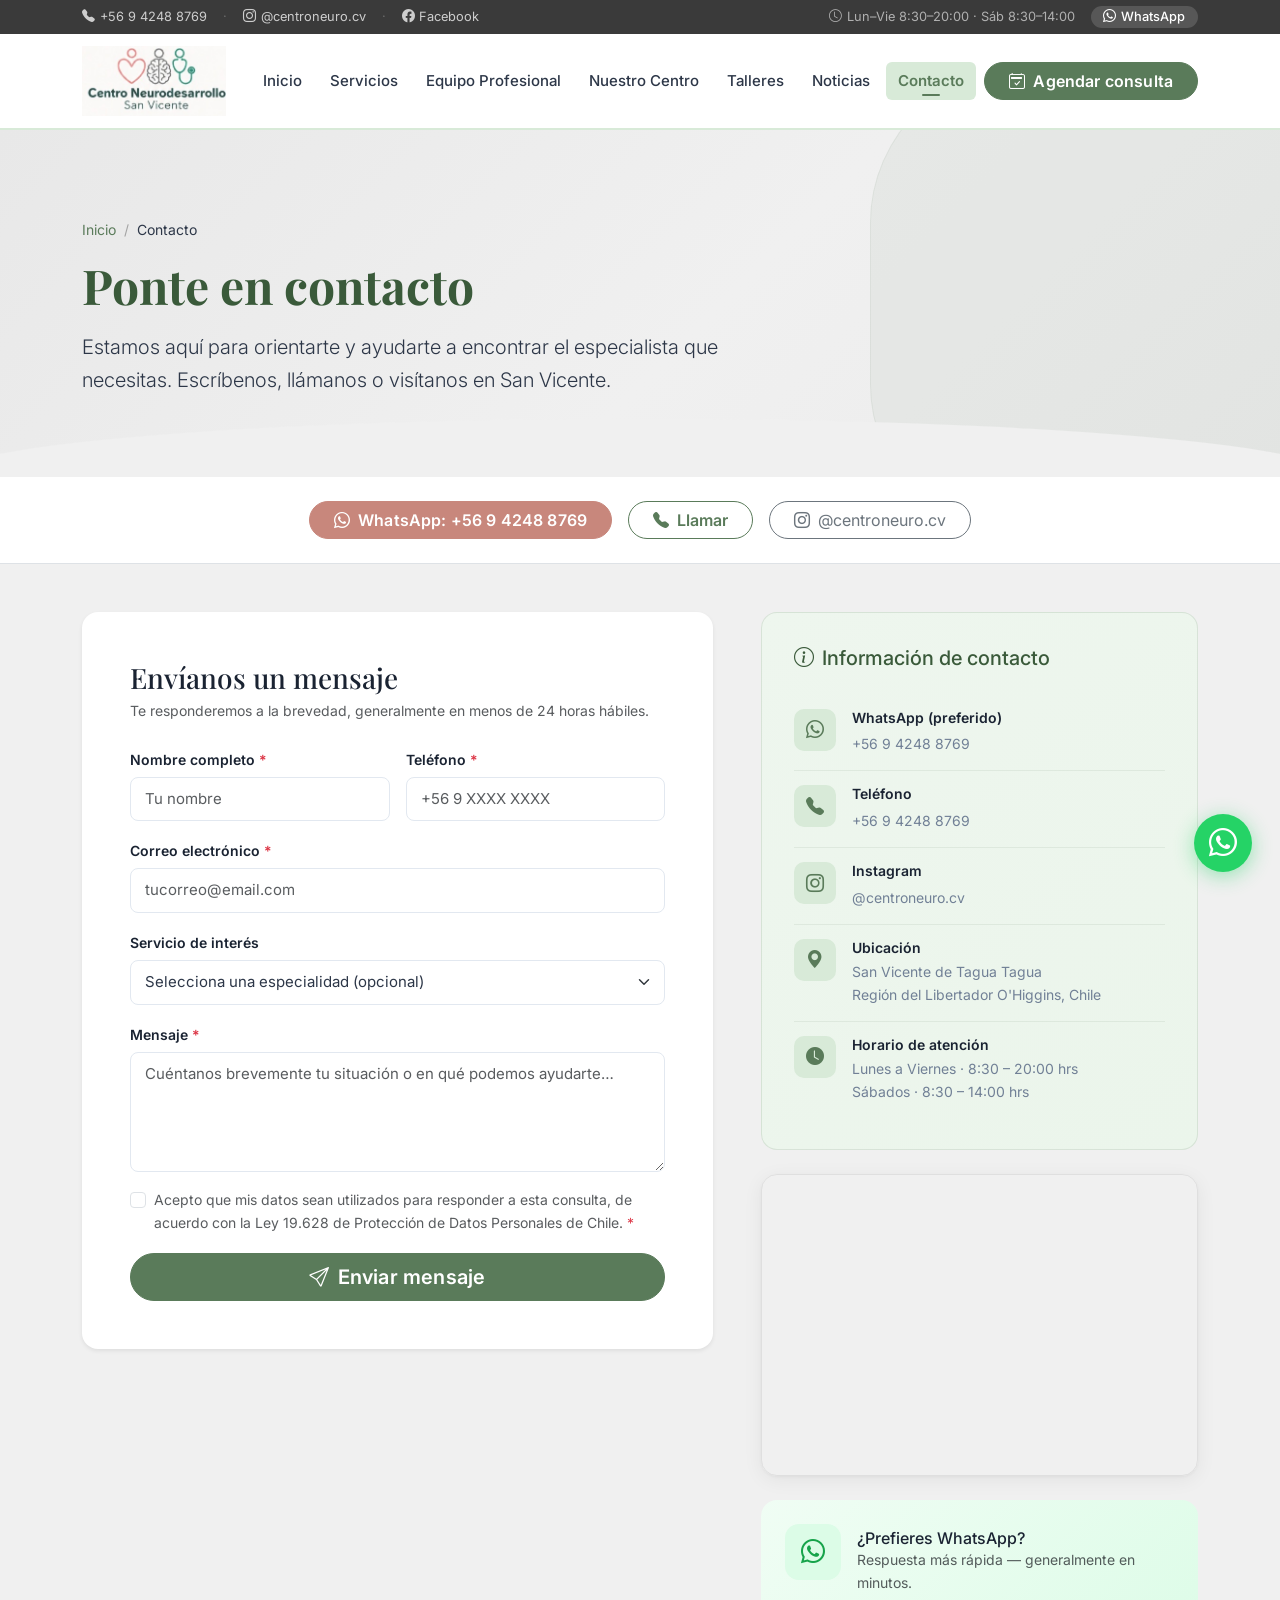
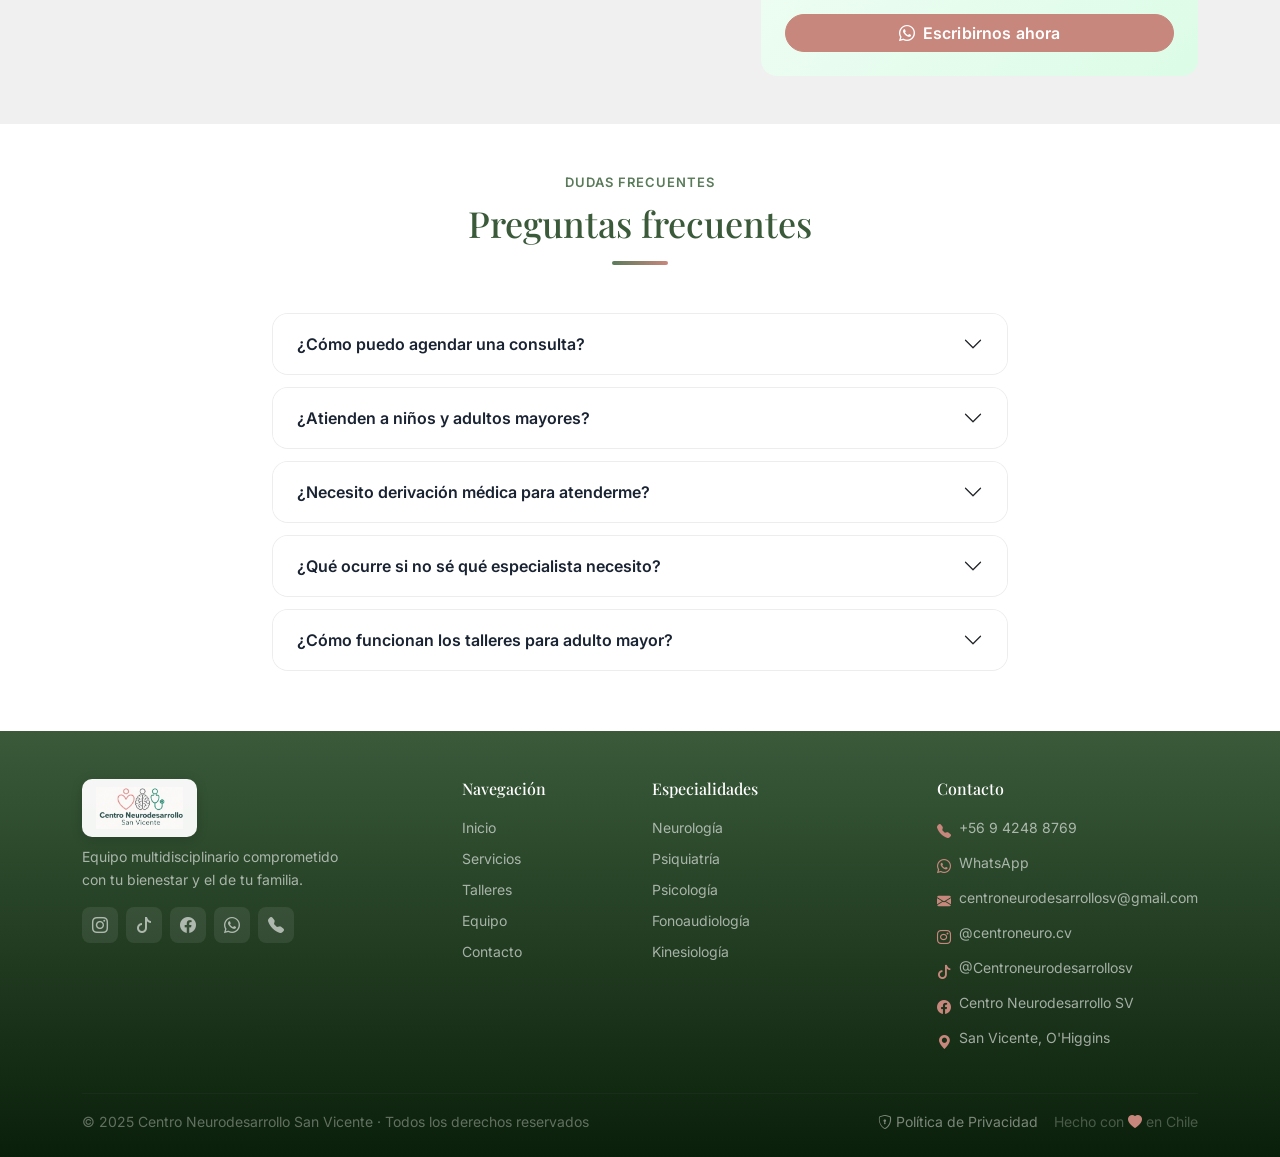
==== contacto.html @ 76d61744 "Add new talleres.html page for adult kinesiology workshops targeting seniors" ====
<!DOCTYPE html>
<html lang="es">
<head>
  <meta charset="UTF-8">
  <meta name="viewport" content="width=device-width, initial-scale=1.0">
  <title>Contacto y Horarios | Agendar Consulta en San Vicente | Centro Neurodesarrollo</title>
  <meta name="description" content="Agenda tu consulta en Centro Neurodesarrollo San Vicente. Teléfono: +56 9 4248 8769 · WhatsApp disponible · Lunes a Viernes 9:00–18:00. Ubicados en San Vicente de Tagua Tagua, Región O'Higgins.">
  <meta name="keywords" content="contacto centro neurodesarrollo San Vicente, agendar consulta San Vicente, consulta neurología San Vicente, consulta psicología San Vicente, consulta psiquiatría San Vicente, teléfono centro salud San Vicente, horarios atención San Vicente, San Vicente de Tagua Tagua, O'Higgins">
  <link rel="canonical" href="https://centroneurodesarrollosv.cl/contacto.html">
  <meta property="og:type" content="website">
  <meta property="og:locale" content="es_CL">
  <meta property="og:title" content="Contacto y Horarios | Agendar Consulta en San Vicente | Centro Neurodesarrollo">
  <meta property="og:description" content="Agenda tu consulta en Centro Neurodesarrollo San Vicente. Teléfono: +56 9 4248 8769 · WhatsApp · Lunes a Viernes 9:00–18:00. San Vicente de Tagua Tagua.">
  <meta property="og:url" content="https://centroneurodesarrollosv.cl/contacto.html">
  <meta property="og:image" content="https://centroneurodesarrollosv.cl/assets/img/Logo.jpg">
  <meta property="og:site_name" content="Centro Neurodesarrollo San Vicente">
  <meta name="twitter:card" content="summary">
  <meta name="twitter:title" content="Contacto y Horarios | Centro Neurodesarrollo San Vicente">
  <meta name="twitter:description" content="Agenda tu consulta. Teléfono: +56 9 4248 8769 · WhatsApp · Lunes a Viernes 9:00–18:00. San Vicente de Tagua Tagua, O'Higgins.">
  <meta name="twitter:image" content="https://centroneurodesarrollosv.cl/assets/img/Logo.jpg">
  <meta name="geo.region" content="CL-LI">
  <meta name="geo.placename" content="San Vicente de Tagua Tagua, Región O'Higgins, Chile">
  <meta name="geo.position" content="-34.4382;-71.0875">
  <meta name="ICBM" content="-34.4382, -71.0875">
  <script type="application/ld+json">
  {
    "@context": "https://schema.org",
    "@type": ["LocalBusiness", "MedicalOrganization"],
    "name": "Centro Neurodesarrollo San Vicente",
    "url": "https://centroneurodesarrollosv.cl",
    "telephone": "+56942488769",
    "address": {"@type": "PostalAddress", "addressLocality": "San Vicente de Tagua Tagua", "addressRegion": "Región del Libertador General Bernardo O'Higgins", "addressCountry": "CL"},
    "geo": {"@type": "GeoCoordinates", "latitude": -34.4382, "longitude": -71.0875},
    "openingHoursSpecification": [{"@type": "OpeningHoursSpecification", "dayOfWeek": ["Monday","Tuesday","Wednesday","Thursday","Friday"], "opens": "08:30", "closes": "20:00"},{"@type": "OpeningHoursSpecification", "dayOfWeek": ["Saturday"], "opens": "08:30", "closes": "14:00"}],
    "contactPoint": [
      {"@type": "ContactPoint", "telephone": "+56942488769", "contactType": "customer service", "contactOption": "TollFree", "availableLanguage": "Spanish"},
      {"@type": "ContactPoint", "telephone": "+56942488769", "contactType": "reservations", "contactOption": "TollFree", "availableLanguage": "Spanish"}
    ],
    "sameAs": ["https://www.instagram.com/centroneuro.cv","https://www.tiktok.com/@centroneurodesarrollosv","https://www.facebook.com/profile.php?id=61574772495186"]
  }
  </script>
  <link rel="icon" href="data:image/svg+xml,<svg xmlns='http://www.w3.org/2000/svg' viewBox='0 0 100 100'><text y='.9em' font-size='90'>🧠</text></svg>">
  <link href="https://cdn.jsdelivr.net/npm/bootstrap@5.3.3/dist/css/bootstrap.min.css" rel="stylesheet" integrity="sha384-QWTKZyjpPEjISv5WaRU9OFeRpok6YctnYmDr5pNlyT2bRjXh0JMhjY6hW+ALEwIH" crossorigin="anonymous">
  <link rel="stylesheet" href="https://cdn.jsdelivr.net/npm/bootstrap-icons@1.11.3/font/bootstrap-icons.min.css">
  <link rel="preconnect" href="https://fonts.googleapis.com">
  <link rel="preconnect" href="https://fonts.gstatic.com" crossorigin>
  <link href="https://fonts.googleapis.com/css2?family=Inter:wght@400;500;600;700&family=Playfair+Display:wght@600;700&display=swap" rel="stylesheet">
  <link href="css/custom.css" rel="stylesheet">
</head>
<body>

<!-- NAVBAR -->
<div class="top-bar" id="topBar">
  <div class="container">
    <div class="d-flex justify-content-between align-items-center">
      <div class="d-flex align-items-center gap-3">
        <a href="tel:+56942488769" class="top-bar-link"><i class="bi bi-telephone-fill"></i>+56 9 4248 8769</a>
        <span class="top-bar-sep d-none d-sm-inline">·</span>
        <a href="https://www.instagram.com/centroneuro.cv" class="top-bar-link d-none d-sm-inline-flex" target="_blank" rel="noopener noreferrer"><i class="bi bi-instagram"></i>@centroneuro.cv</a>
        <span class="top-bar-sep d-none d-md-inline">·</span>
        <a href="https://www.facebook.com/profile.php?id=61574772495186" class="top-bar-link d-none d-md-inline-flex" target="_blank" rel="noopener noreferrer"><i class="bi bi-facebook"></i>Facebook</a>
      </div>
      <div class="d-flex align-items-center gap-3">
        <span class="top-bar-text d-none d-md-inline-flex"><i class="bi bi-clock"></i>Lun–Vie 8:30–20:00 · Sáb 8:30–14:00</span>
        <a href="https://wa.me/56942488769?text=Hola%2C%20quisiera%20agendar%20una%20consulta" class="top-bar-cta" target="_blank" rel="noopener noreferrer"><i class="bi bi-whatsapp"></i>WhatsApp</a>
      </div>
    </div>
  </div>
</div>
<nav class="navbar navbar-expand-lg navbar-light bg-white sticky-top" id="mainNav">
  <div class="container">
    <a class="navbar-brand py-1" href="index.html">
      <img src="assets/img/Logo.jpg" alt="Centro Neurodesarrollo San Vicente" class="navbar-logo">
    </a>
    <button class="navbar-toggler border-0" type="button" data-bs-toggle="collapse" data-bs-target="#navMain" aria-controls="navMain" aria-expanded="false" aria-label="Abrir menú">
      <span class="navbar-toggler-icon"></span>
    </button>
    <div class="collapse navbar-collapse" id="navMain">
      <ul class="navbar-nav mx-auto gap-1 py-2 py-lg-0">
        <li class="nav-item"><a class="nav-link" href="index.html" data-page="index.html">Inicio</a></li>
        <li class="nav-item"><a class="nav-link" href="servicios.html" data-page="servicios.html">Servicios</a></li>
        <li class="nav-item"><a class="nav-link" href="equipo.html" data-page="equipo.html">Equipo Profesional</a></li>
        <li class="nav-item"><a class="nav-link" href="nuestro-centro.html" data-page="nuestro-centro.html">Nuestro Centro</a></li>
        <li class="nav-item"><a class="nav-link" href="talleres.html" data-page="talleres.html">Talleres</a></li>
        <li class="nav-item"><a class="nav-link" href="noticias.html" data-page="noticias.html">Noticias</a></li>
        <li class="nav-item"><a class="nav-link" href="contacto.html" data-page="contacto.html">Contacto</a></li>
      </ul>
      <a href="https://wa.me/56942488769?text=Hola%2C%20quisiera%20agendar%20una%20consulta"
         class="btn btn-primary rounded-pill px-4 mt-2 mt-lg-0" target="_blank" rel="noopener noreferrer">
        <i class="bi bi-calendar2-check me-2"></i>Agendar consulta
      </a>
    </div>
  </div>
</nav>

<!-- PAGE HERO -->
<section class="page-hero">
  <div class="container position-relative" style="z-index:1">
    <nav aria-label="breadcrumb">
      <ol class="breadcrumb">
        <li class="breadcrumb-item"><a href="index.html">Inicio</a></li>
        <li class="breadcrumb-item active">Contacto</li>
      </ol>
    </nav>
    <div class="row align-items-center g-4">
      <div class="col-lg-7">
        <h1 class="display-5 fw-bold mb-3">Ponte en contacto</h1>
        <p class="lead">
          Estamos aquí para orientarte y ayudarte a encontrar el especialista que necesitas. Escríbenos, llámanos o visítanos en San Vicente.
        </p>
      </div>
    </div>
  </div>
</section>

<!-- QUICK CONTACT CHIPS -->
<section class="py-4 bg-white border-bottom">
  <div class="container">
    <div class="d-flex flex-wrap justify-content-center gap-3">
      <a href="https://wa.me/56942488769?text=Hola%2C%20quisiera%20agendar%20una%20consulta"
         class="btn btn-accent rounded-pill px-4" target="_blank" rel="noopener noreferrer">
        <i class="bi bi-whatsapp me-2"></i>WhatsApp: +56 9 4248 8769
      </a>
      <a href="tel:+56942488769" class="btn btn-outline-primary rounded-pill px-4">
        <i class="bi bi-telephone-fill me-2"></i>Llamar
      </a>
      <a href="https://www.instagram.com/centroneuro.cv" class="btn btn-outline-secondary rounded-pill px-4" target="_blank" rel="noopener noreferrer">
        <i class="bi bi-instagram me-2"></i>@centroneuro.cv
      </a>
    </div>
  </div>
</section>

<!-- FORM + INFO -->
<section class="py-5">
  <div class="container">
    <div class="row g-5 align-items-start">

      <!-- FORM -->
      <div class="col-lg-7">
        <div class="card border-0 rounded-4 shadow-sm p-4 p-md-5 bg-white">
          <h3 class="font-heading mb-1">Envíanos un mensaje</h3>
          <p class="text-muted small mb-4">Te responderemos a la brevedad, generalmente en menos de 24 horas hábiles.</p>

          <!-- Alerta de éxito -->
          <div id="formSuccess" class="alert alert-success rounded-3 d-none" role="alert">
            <div class="d-flex align-items-center gap-2">
              <i class="bi bi-check-circle-fill fs-5"></i>
              <div>
                <strong>¡Mensaje enviado!</strong><br>
                <span class="small">Gracias por contactarnos. Te responderemos pronto. También puedes escribirnos por WhatsApp para una respuesta más rápida.</span>
              </div>
            </div>
          </div>
          <!-- Alerta de error -->
          <div id="formError" class="alert alert-danger rounded-3 d-none" role="alert">
            <i class="bi bi-exclamation-triangle-fill me-2"></i>
            Hubo un problema al enviar el mensaje. Por favor intenta nuevamente o contáctanos por WhatsApp.
          </div>

          <form id="contactForm" novalidate>
            <div class="row g-3">
              <div class="col-sm-6">
                <label for="nombre" class="form-label">Nombre completo <span class="text-danger">*</span></label>
                <input type="text" class="form-control" id="nombre" name="nombre"
                       placeholder="Tu nombre" required minlength="3" autocomplete="name">
                <div class="invalid-feedback">Por favor ingresa tu nombre.</div>
              </div>
              <div class="col-sm-6">
                <label for="telefono" class="form-label">Teléfono <span class="text-danger">*</span></label>
                <input type="tel" class="form-control" id="telefono" name="telefono"
                       placeholder="+56 9 XXXX XXXX" required pattern="[\+\d\s\-]{7,15}"
                       autocomplete="tel">
                <div class="invalid-feedback">Ingresa un número de teléfono válido.</div>
              </div>
              <div class="col-12">
                <label for="email" class="form-label">Correo electrónico <span class="text-danger">*</span></label>
                <input type="email" class="form-control" id="email" name="email"
                       placeholder="tucorreo@email.com" required autocomplete="email">
                <div class="invalid-feedback">Ingresa un correo electrónico válido.</div>
              </div>
              <div class="col-12">
                <label for="servicio" class="form-label">Servicio de interés</label>
                <select class="form-select" id="servicio" name="servicio">
                  <option value="" selected>Selecciona una especialidad (opcional)</option>
                  <option value="neurologia">Neurología</option>
                  <option value="psiquiatria">Psiquiatría</option>
                  <option value="psicologia">Psicología</option>
                  <option value="nutricion">Nutricionista</option>
                  <option value="medicina">Medicina General</option>
                  <option value="psicopedagogia">Psicopedagogía</option>
                  <option value="fonoaudiologia">Fonoaudiología</option>
                  <option value="terapia-ocupacional">Terapia Ocupacional</option>
                  <option value="kinesiologia">Kinesiología</option>
                  <option value="curricula">Curriculista</option>
                  <option value="talleres">Talleres Adulto Mayor</option>
                  <option value="otro">Otro / No sé aún</option>
                </select>
              </div>
              <div class="col-12">
                <label for="mensaje" class="form-label">Mensaje <span class="text-danger">*</span></label>
                <textarea class="form-control" id="mensaje" name="mensaje" rows="4"
                          placeholder="Cuéntanos brevemente tu situación o en qué podemos ayudarte…" required minlength="10"></textarea>
                <div class="invalid-feedback">Por favor escribe un mensaje (mínimo 10 caracteres).</div>
              </div>
              <div class="col-12">
                <div class="form-check">
                  <input class="form-check-input" type="checkbox" id="consentimiento" name="consentimiento" required>
                  <label class="form-check-label small text-muted" for="consentimiento">
                    Acepto que mis datos sean utilizados para responder a esta consulta, de acuerdo con la Ley 19.628 de Protección de Datos Personales de Chile. <span class="text-danger">*</span>
                  </label>
                  <div class="invalid-feedback">Debes aceptar el uso de tus datos para enviar el formulario.</div>
                </div>
              </div>
              <div class="col-12">
                <button type="submit" class="btn btn-primary btn-lg rounded-pill px-5 w-100 w-sm-auto" id="submitBtn">
                  <i class="bi bi-send me-2"></i>Enviar mensaje
                </button>
              </div>
            </div>
          </form>
        </div>
      </div>

      <!-- INFO + MAP -->
      <div class="col-lg-5">
        <!-- Info Card -->
        <div class="contact-info-card mb-4">
          <h5><i class="bi bi-info-circle me-2"></i>Información de contacto</h5>
          <div class="contact-info-item">
            <div class="ci-icon"><i class="bi bi-whatsapp"></i></div>
            <div>
              <h6>WhatsApp (preferido)</h6>
              <a href="https://wa.me/56942488769?text=Hola%2C%20quisiera%20agendar%20una%20consulta" target="_blank" rel="noopener noreferrer">+56 9 4248 8769</a>
            </div>
          </div>
          <div class="contact-info-item">
            <div class="ci-icon"><i class="bi bi-telephone-fill"></i></div>
            <div>
              <h6>Teléfono</h6>
              <a href="tel:+56942488769">+56 9 4248 8769</a>
            </div>
          </div>
          <div class="contact-info-item">
            <div class="ci-icon"><i class="bi bi-instagram"></i></div>
            <div>
              <h6>Instagram</h6>
              <a href="https://www.instagram.com/centroneuro.cv" target="_blank" rel="noopener noreferrer">@centroneuro.cv</a>
            </div>
          </div>
          <div class="contact-info-item">
            <div class="ci-icon"><i class="bi bi-geo-alt-fill"></i></div>
            <div>
              <h6>Ubicación</h6>
              <p>San Vicente de Tagua Tagua<br>Región del Libertador O'Higgins, Chile</p>
            </div>
          </div>
          <div class="contact-info-item">
            <div class="ci-icon"><i class="bi bi-clock-fill"></i></div>
            <div>
              <h6>Horario de atención</h6>
              <p>Lunes a Viernes · 8:30 – 20:00 hrs<br>Sábados · 8:30 – 14:00 hrs</p>
            </div>
          </div>
        </div>

        <!-- Map -->
        <div class="map-wrapper mb-4">
          <iframe
            title="Ubicación Centro Neurodesarrollo San Vicente"
            src="https://maps.google.com/maps?q=Centro+Neurodesarrollo+San+Vicente+de+Tagua+Tagua&t=&z=15&ie=UTF8&iwloc=&output=embed"
            allowfullscreen
            loading="lazy"
            referrerpolicy="no-referrer-when-downgrade">
          </iframe>
        </div>

        <!-- WhatsApp direct -->
        <div class="card border-0 rounded-4 p-4" style="background:linear-gradient(135deg,#f0fdf4,#dcfce7)">
          <div class="d-flex align-items-center gap-3 mb-3">
            <div class="service-icon green flex-shrink-0"><i class="bi bi-whatsapp"></i></div>
            <div>
              <h6 class="mb-0">¿Prefieres WhatsApp?</h6>
              <p class="text-muted small mb-0">Respuesta más rápida — generalmente en minutos.</p>
            </div>
          </div>
          <a href="https://wa.me/56942488769?text=Hola%2C%20quisiera%20agendar%20una%20consulta"
             class="btn btn-accent rounded-pill px-4 w-100" target="_blank" rel="noopener noreferrer">
            <i class="bi bi-whatsapp me-2"></i>Escribirnos ahora
          </a>
        </div>
      </div>

    </div>
  </div>
</section>

<!-- PREGUNTAS FRECUENTES -->
<section class="py-5 bg-white">
  <div class="container">
    <div class="row justify-content-center">
      <div class="col-lg-8">
        <div class="text-center mb-5">
          <p class="section-label mb-2">Dudas frecuentes</p>
          <h2 class="section-title">Preguntas frecuentes</h2>
          <div class="section-divider"></div>
        </div>
        <div class="accordion accordion-flush" id="faqAccordion">
          <div class="accordion-item">
            <h2 class="accordion-header">
              <button class="accordion-button collapsed" type="button" data-bs-toggle="collapse" data-bs-target="#faq1">
                ¿Cómo puedo agendar una consulta?
              </button>
            </h2>
            <div id="faq1" class="accordion-collapse collapse" data-bs-parent="#faqAccordion">
              <div class="accordion-body text-muted">
                La forma más rápida es escribirnos por WhatsApp al <strong>+56 9 4248 8769</strong>. También puedes completar el formulario de esta página y te contactaremos a la brevedad, o llamarnos directamente en horario de atención.
              </div>
            </div>
          </div>
          <div class="accordion-item">
            <h2 class="accordion-header">
              <button class="accordion-button collapsed" type="button" data-bs-toggle="collapse" data-bs-target="#faq2">
                ¿Atienden a niños y adultos mayores?
              </button>
            </h2>
            <div id="faq2" class="accordion-collapse collapse" data-bs-parent="#faqAccordion">
              <div class="accordion-body text-muted">
                Sí. Atendemos a personas de todas las edades: bebés, niños, adolescentes, adultos y adultos mayores. Contamos además con talleres especiales de kinesiología diseñados específicamente para el adulto mayor.
              </div>
            </div>
          </div>
          <div class="accordion-item">
            <h2 class="accordion-header">
              <button class="accordion-button collapsed" type="button" data-bs-toggle="collapse" data-bs-target="#faq3">
                ¿Necesito derivación médica para atenderme?
              </button>
            </h2>
            <div id="faq3" class="accordion-collapse collapse" data-bs-parent="#faqAccordion">
              <div class="accordion-body text-muted">
                No necesariamente. Puedes consultar directamente con cualquiera de nuestros especialistas. Si tu seguro de salud requiere una derivación para reembolso, te recomendamos verificarlo previamente con tu Isapre o Fonasa.
              </div>
            </div>
          </div>
          <div class="accordion-item">
            <h2 class="accordion-header">
              <button class="accordion-button collapsed" type="button" data-bs-toggle="collapse" data-bs-target="#faq4">
                ¿Qué ocurre si no sé qué especialista necesito?
              </button>
            </h2>
            <div id="faq4" class="accordion-collapse collapse" data-bs-parent="#faqAccordion">
              <div class="accordion-body text-muted">
                ¡Escríbenos igual! Cuéntanos tu situación o la de tu familiar y te orientamos hacia el especialista más indicado. Podemos comenzar con una consulta de medicina general para una evaluación inicial.
              </div>
            </div>
          </div>
          <div class="accordion-item">
            <h2 class="accordion-header">
              <button class="accordion-button collapsed" type="button" data-bs-toggle="collapse" data-bs-target="#faq5">
                ¿Cómo funcionan los talleres para adulto mayor?
              </button>
            </h2>
            <div id="faq5" class="accordion-collapse collapse" data-bs-parent="#faqAccordion">
              <div class="accordion-body text-muted">
                Son sesiones grupales de kinesiología supervisadas por profesionales, diseñadas para personas con artritis, fibromialgia u otras condiciones. Antes de comenzar realizamos una breve evaluación individual. <a href="talleres.html" class="text-primary">Ver más sobre los talleres</a>.
              </div>
            </div>
          </div>
        </div>
      </div>
    </div>
  </div>
</section>

<!-- FOOTER -->
<footer class="footer-dark pt-5 pb-4">
  <div class="container">
    <div class="row g-4">
      <div class="col-lg-4 col-md-12">
        <div class="footer-logo-wrap mb-2">
          <img src="assets/img/Logo.jpg" alt="Centro Neurodesarrollo San Vicente" class="footer-logo">
        </div>
        <p class="small mb-3" style="color:rgba(255,255,255,.6);max-width:280px">Equipo multidisciplinario comprometido con tu bienestar y el de tu familia.</p>
        <div class="footer-social d-flex gap-2">
          <a href="https://www.instagram.com/centroneuro.cv" target="_blank" rel="noopener noreferrer" aria-label="Instagram"><i class="bi bi-instagram"></i></a>
          <a href="https://www.tiktok.com/@centroneurodesarrollosv" target="_blank" rel="noopener noreferrer" aria-label="TikTok"><i class="bi bi-tiktok"></i></a>
          <a href="https://www.facebook.com/profile.php?id=61574772495186" target="_blank" rel="noopener noreferrer" aria-label="Facebook"><i class="bi bi-facebook"></i></a>
          <a href="https://wa.me/56942488769" target="_blank" rel="noopener noreferrer" aria-label="WhatsApp"><i class="bi bi-whatsapp"></i></a>
          <a href="tel:+56942488769" aria-label="Teléfono"><i class="bi bi-telephone-fill"></i></a>
        </div>
      </div>
      <div class="col-lg-2 col-sm-4">
        <h6 class="mb-3">Navegación</h6>
        <ul class="list-unstyled small">
          <li class="mb-2"><a href="index.html">Inicio</a></li>
          <li class="mb-2"><a href="servicios.html">Servicios</a></li>
          <li class="mb-2"><a href="talleres.html">Talleres</a></li>
          <li class="mb-2"><a href="equipo.html">Equipo</a></li>
          <li class="mb-2"><a href="contacto.html">Contacto</a></li>
        </ul>
      </div>
      <div class="col-lg-3 col-sm-4">
        <h6 class="mb-3">Especialidades</h6>
        <ul class="list-unstyled small">
          <li class="mb-2"><a href="servicios.html">Neurología</a></li>
          <li class="mb-2"><a href="servicios.html">Psiquiatría</a></li>
          <li class="mb-2"><a href="servicios.html">Psicología</a></li>
          <li class="mb-2"><a href="servicios.html">Fonoaudiología</a></li>
          <li class="mb-2"><a href="servicios.html">Kinesiología</a></li>
        </ul>
      </div>
      <div class="col-lg-3 col-sm-4">
        <h6 class="mb-3">Contacto</h6>
        <ul class="list-unstyled small">
          <li class="mb-2 d-flex gap-2"><i class="bi bi-telephone-fill text-accent mt-1 flex-shrink-0"></i><a href="tel:+56942488769">+56 9 4248 8769</a></li>
          <li class="mb-2 d-flex gap-2"><i class="bi bi-whatsapp text-accent mt-1 flex-shrink-0"></i><a href="https://wa.me/56942488769" target="_blank" rel="noopener noreferrer">WhatsApp</a></li>
          <li class="mb-2 d-flex gap-2"><i class="bi bi-envelope-fill text-accent mt-1 flex-shrink-0"></i><a href="mailto:centroneurodesarrollosv@gmail.com">centroneurodesarrollosv@gmail.com</a></li>
          <li class="mb-2 d-flex gap-2"><i class="bi bi-instagram text-accent mt-1 flex-shrink-0"></i><a href="https://www.instagram.com/centroneuro.cv" target="_blank" rel="noopener noreferrer">@centroneuro.cv</a></li>
          <li class="mb-2 d-flex gap-2"><i class="bi bi-tiktok text-accent mt-1 flex-shrink-0"></i><a href="https://www.tiktok.com/@centroneurodesarrollosv" target="_blank" rel="noopener noreferrer">@Centroneurodesarrollosv</a></li>
          <li class="mb-2 d-flex gap-2"><i class="bi bi-facebook text-accent mt-1 flex-shrink-0"></i><a href="https://www.facebook.com/profile.php?id=61574772495186" target="_blank" rel="noopener noreferrer">Centro Neurodesarrollo SV</a></li>
          <li class="mb-2 d-flex gap-2"><i class="bi bi-geo-alt-fill text-accent mt-1 flex-shrink-0"></i><span style="color:rgba(255,255,255,.6)">San Vicente, O'Higgins</span></li>
        </ul>
      </div>
    </div>
    <hr class="mt-4 mb-3" style="border-color:rgba(255,255,255,.1)">
    <div class="d-flex flex-wrap justify-content-between align-items-center gap-2">
      <p class="small mb-0" style="color:rgba(255,255,255,.35)">© 2025 Centro Neurodesarrollo San Vicente · Todos los derechos reservados</p>
      <div class="d-flex flex-wrap gap-3 align-items-center">
        <a href="privacidad.html" class="small text-decoration-none" style="color:rgba(255,255,255,.45)"><i class="bi bi-shield-lock me-1"></i>Política de Privacidad</a>
        <p class="small mb-0" style="color:rgba(255,255,255,.25)">Hecho con <i class="bi bi-heart-fill text-accent"></i> en Chile</p>
      </div>
    </div>
  </div>
</footer>

<a href="https://wa.me/56942488769?text=Hola%2C%20quisiera%20agendar%20una%20consulta"
   class="whatsapp-fab" target="_blank" rel="noopener noreferrer" aria-label="Contactar por WhatsApp">
  <i class="bi bi-whatsapp"></i>
</a>

<script src="https://cdn.jsdelivr.net/npm/bootstrap@5.3.3/dist/js/bootstrap.bundle.min.js" integrity="sha384-YvpcrYf0tY3lHB60NNkmXc4s9bIOgUxi8T/jzmJHD0enk1f8r0+86C18cC+a7N6" crossorigin="anonymous"></script>
<script src="js/main.js"></script>
</body>
</html>
---- css/custom.css ----
/* ============================================================
   Centro Neurodesarrollo San Vicente — Custom Styles
   Norma gráfica: Verde Vintage + Palo de Rosa + Gris
   ============================================================ */

/* --- Variables de marca --- */
:root {
  /* Primario: Verde Vintage */
  --color-primary:        #5A7B5A;
  --color-primary-dark:   #3A5A3A;
  --color-primary-mid:    #4A6B4A;
  --color-primary-hover:  #4A6B4A;
  --color-primary-light:  #D8EAD8;
  --color-primary-xlight: #EEF6EE;

  /* Acento cálido: Palo de Rosa */
  --color-accent:         #C8877C;
  --color-accent-dark:    #AC6E64;
  --color-accent-light:   #F5E8E6;

  /* Neutro: gris */
  --color-neutral:        #8A8A8A;

  /* Base */
  --color-bg:             #F0F0F0;
  --color-white:          #ffffff;
  --color-text:           #2D3748;
  --color-text-light:     #718096;
  --color-heading:        #1A2332;

  /* Pasteles de especialidades */
  --color-pastel-mint:       #C8E0C8;
  --color-pastel-mint-light: #EBF5EB;
  --color-pastel-sage:       #D4EDD5;
  --color-pastel-lavender:   #C5CAE9;
  --color-pastel-violet:     #D1C4E9;
  --color-pastel-sky:        #DBEAFE;
  --color-pastel-amber:      #FEF3C7;
  --color-pastel-pink:       #FCE7F3;

  /* Tipografía */
  --font-heading:         'Playfair Display', Georgia, serif;
  --font-body:            'Inter', system-ui, sans-serif;

  /* Layout */
  --radius-card:          1rem;
  --radius-sm:            0.5rem;
  --shadow-card:          0 1px 3px rgba(0,0,0,0.04), 0 4px 20px rgba(0,0,0,0.06);
  --shadow-hover:         0 8px 32px rgba(90,123,90,0.22);
  --shadow-nav:           0 2px 24px rgba(0,0,0,0.07);
  --transition:           0.3s ease;
}

/* --- Base --- */
*, *::before, *::after { box-sizing: border-box; }

body {
  font-family: var(--font-body);
  background-color: var(--color-bg);
  color: var(--color-text);
  line-height: 1.65;
}

/* h1–h4 usan Playfair Display; h5–h6 usan Inter (se puede forzar con .font-heading) */
h1, h2, h3, h4, .font-heading {
  font-family: var(--font-heading);
  color: var(--color-heading);
  line-height: 1.25;
}
h5, h6 {
  font-family: var(--font-body);
  color: var(--color-heading);
  line-height: 1.3;
}

img { max-width: 100%; height: auto; }
a { transition: color var(--transition); }

/* --- Bootstrap Overrides — Teal --- */
.btn-primary {
  background-color: var(--color-primary);
  border-color: var(--color-primary);
  font-weight: 600;
  letter-spacing: .01em;
}
.btn-primary:hover,
.btn-primary:focus {
  background-color: var(--color-primary-hover);
  border-color: var(--color-primary-hover);
  box-shadow: 0 4px 14px rgba(90,123,90,0.35);
}
.btn-outline-primary {
  color: var(--color-primary);
  border-color: var(--color-primary);
  font-weight: 600;
}
.btn-outline-primary:hover {
  background-color: var(--color-primary);
  border-color: var(--color-primary);
}
.text-primary  { color: var(--color-primary) !important; }
.bg-primary    { background-color: var(--color-primary) !important; }
.border-primary{ border-color: var(--color-primary) !important; }

/* --- Utility --- */
.text-accent   { color: var(--color-accent) !important; }
.bg-accent     { background-color: var(--color-accent) !important; }
.font-heading  { font-family: var(--font-heading) !important; }

/* Botón coral — acciones urgentes (Agendar, WhatsApp) */
.btn-accent {
  background-color: var(--color-accent);
  border-color: var(--color-accent);
  color: #fff;
  font-weight: 600;
  letter-spacing: .01em;
}
.btn-accent:hover {
  background-color: var(--color-accent-dark);
  border-color: var(--color-accent-dark);
  color: #fff;
  box-shadow: 0 4px 14px rgba(200,135,124,0.4);
}

/* Botón outline coral */
.btn-outline-accent {
  color: var(--color-accent);
  border-color: var(--color-accent);
  font-weight: 600;
}
.btn-outline-accent:hover {
  background-color: var(--color-accent);
  border-color: var(--color-accent);
  color: white;
}

/* --- Top Bar --- */
.top-bar {
  background: #3A3A3A;
  color: rgba(255,255,255,.75);
  font-size: .8rem;
  padding: .4rem 0;
  line-height: 1;
}
.top-bar-link {
  color: rgba(255,255,255,.75);
  text-decoration: none;
  display: inline-flex;
  align-items: center;
  gap: .3rem;
  transition: color .2s;
}
.top-bar-link:hover { color: white; }
.top-bar-text {
  color: rgba(255,255,255,.6);
  display: inline-flex;
  align-items: center;
  gap: .3rem;
}
.top-bar-sep {
  color: rgba(255,255,255,.25);
}
.top-bar-cta {
  background: rgba(255,255,255,.15);
  color: white;
  text-decoration: none;
  padding: .25rem .8rem;
  border-radius: 100px;
  font-weight: 500;
  display: inline-flex;
  align-items: center;
  gap: .3rem;
  transition: background .2s;
  white-space: nowrap;
}
.top-bar-cta:hover { background: rgba(255,255,255,.25); color: white; }

/* --- Navbar --- */
.navbar {
  transition: padding var(--transition), box-shadow var(--transition), background var(--transition);
  padding-top: 0.5rem;
  padding-bottom: 0.5rem;
  border-bottom: 2px solid var(--color-primary-light);
}
.navbar.scrolled {
  padding-top: 0.375rem;
  padding-bottom: 0.375rem;
  box-shadow: var(--shadow-nav);
  background-color: rgba(255,255,255,0.97) !important;
  backdrop-filter: blur(16px);
  -webkit-backdrop-filter: blur(16px);
  border-bottom: 2px solid var(--color-primary-light);
}

/* Logo en navbar */
.navbar-logo {
  height: 70px;
  width: auto;
  display: block;
  object-fit: contain;
}

/* Nav links */
.nav-link {
  color: var(--color-text) !important;
  font-weight: 500;
  font-size: 0.9375rem;
  padding: 0.4rem 0.75rem !important;
  border-radius: 6px;
  transition: color var(--transition), background var(--transition);
  position: relative;
}
.nav-link:hover {
  color: var(--color-primary) !important;
  background-color: var(--color-primary-light);
}
.nav-link.active {
  color: var(--color-primary) !important;
  background-color: var(--color-primary-light);
  font-weight: 600;
}
.nav-link.active::after {
  content: '';
  position: absolute;
  bottom: 4px;
  left: 50%;
  transform: translateX(-50%);
  width: 18px;
  height: 2px;
  background: var(--color-primary);
  border-radius: 2px;
}

/* --- Hero Section --- */
.hero-section {
  background: linear-gradient(135deg, #E8E8E8 0%, #F0F0F0 55%, #EBEBEB 100%);
  min-height: 92vh;
  display: flex;
  align-items: center;
  position: relative;
  overflow: hidden;
  padding: 6rem 0 4rem;
}

/* Círculo decorativo derecho — palo de rosa */
.hero-section::before {
  content: '';
  position: absolute;
  top: -10%;
  right: -5%;
  width: 55%;
  height: 120%;
  border-radius: 40% 60% 60% 40%;
  background: rgba(200,135,124,0.15);
  border: 1px solid rgba(200,135,124,0.2);
  pointer-events: none;
}

/* Círculo decorativo izquierdo — verde vintage */
.hero-section::after {
  content: '';
  position: absolute;
  bottom: -15%;
  left: -8%;
  width: 45%;
  height: 80%;
  border-radius: 50%;
  background: rgba(90,123,90,0.12);
  border: 1px solid rgba(90,123,90,0.18);
  pointer-events: none;
}

.hero-badge {
  display: inline-flex;
  align-items: center;
  gap: 0.5rem;
  background: var(--color-primary-light);
  border: 1px solid rgba(90,123,90,0.25);
  color: var(--color-primary);
  border-radius: 50px;
  padding: 0.375rem 1rem;
  font-size: 0.875rem;
  font-weight: 500;
  margin-bottom: 1.75rem;
  font-family: var(--font-body);
}
.hero-title {
  font-size: clamp(2.1rem, 5vw, 3.4rem);
  font-weight: 700;
  color: var(--color-primary-dark);
  line-height: 1.15;
  margin-bottom: 1.25rem;
}
/* Palabra destacada — coral del logo */
.hero-title span { color: var(--color-accent); }

.hero-subtitle {
  font-size: 1.0625rem;
  color: var(--color-text);
  max-width: 540px;
  margin-bottom: 2.5rem;
  font-family: var(--font-body);
}
.hero-stats {
  display: flex;
  gap: 2.25rem;
  flex-wrap: wrap;
  margin-top: 3rem;
  padding-top: 2rem;
  border-top: 1px solid rgba(90,123,90,0.14);
}
.hero-stat .stat-number {
  font-family: var(--font-heading);
  font-size: 2rem;
  font-weight: 700;
  color: var(--color-primary-dark);
  line-height: 1;
}
.hero-stat .stat-label {
  font-size: 0.8125rem;
  color: var(--color-text-light);
  margin-top: 0.25rem;
  font-family: var(--font-body);
}

/* Tarjeta hero — blanca con borde teal */
.hero-card {
  background: white;
  border: 1px solid rgba(90,123,90,0.18);
  border-radius: var(--radius-card);
  padding: 1.75rem;
  color: var(--color-text);
  box-shadow: var(--shadow-card);
}
.specialty-pill {
  display: inline-flex;
  align-items: center;
  gap: 0.375rem;
  background: var(--color-primary-xlight);
  border: 1px solid rgba(90,123,90,0.2);
  border-radius: 50px;
  padding: 0.3rem 0.75rem;
  font-size: 0.8rem;
  margin: 0.2rem;
  white-space: nowrap;
  font-family: var(--font-body);
  color: var(--color-text);
  transition: background var(--transition);
}
.specialty-pill:hover { background: var(--color-primary-light); }

/* --- Scroll Indicator --- */
.scroll-indicator {
  position: absolute;
  bottom: 1.75rem;
  left: 50%;
  transform: translateX(-50%);
  color: var(--color-primary);
  opacity: .6;
  animation: bounce-down 2s ease-in-out infinite;
  text-decoration: none;
}
@keyframes bounce-down {
  0%, 100% { transform: translateX(-50%) translateY(0); }
  50%       { transform: translateX(-50%) translateY(8px); }
}
@media (prefers-reduced-motion: reduce) { .scroll-indicator { animation: none; } }

/* --- Section Titles --- */
.section-label {
  color: var(--color-primary);
  font-weight: 600;
  font-size: 0.8125rem;
  text-transform: uppercase;
  letter-spacing: .08em;
  font-family: var(--font-body);
}
.section-title {
  font-family: var(--font-heading);
  font-size: clamp(1.75rem, 3.5vw, 2.25rem);
  color: var(--color-primary-dark);
  margin-bottom: 0;
  line-height: 1.2;
}
.section-divider {
  width: 56px;
  height: 4px;
  border-radius: 2px;
  /* Gradiente teal → coral, colores del logo */
  background: linear-gradient(90deg, var(--color-primary), var(--color-accent));
  margin: 1rem auto;
}
.section-divider.start { margin-left: 0; }

/* --- Service Cards --- */
.service-card {
  background: white;
  border: 1px solid rgba(0,0,0,0.06);
  border-radius: var(--radius-card);
  padding: 1.75rem;
  height: 100%;
  transition: transform var(--transition), box-shadow var(--transition), border-color var(--transition);
  box-shadow: var(--shadow-card);
  text-decoration: none;
  color: inherit;
  display: block;
}
.service-card:hover {
  transform: translateY(-5px);
  box-shadow: var(--shadow-hover);
  border-color: rgba(90,123,90,0.22);
  color: inherit;
}
.service-icon {
  width: 56px;
  height: 56px;
  border-radius: 14px;
  display: flex;
  align-items: center;
  justify-content: center;
  font-size: 1.5rem;
  margin-bottom: 1.125rem;
  flex-shrink: 0;
}
/* Colores de iconos de especialidades */
.service-icon.teal-brand { background-color: var(--color-primary-light); color: var(--color-primary); }
.service-icon.coral-brand{ background-color: var(--color-accent-light);  color: var(--color-accent);  }
.service-icon.blue    { background-color: #dbeafe; color: #2563eb; }
.service-icon.indigo  { background-color: #e0e7ff; color: #4f46e5; }
.service-icon.violet  { background-color: #ede9fe; color: #7c3aed; }
.service-icon.pink    { background-color: #fce7f3; color: #db2777; }
.service-icon.rose    { background-color: var(--color-accent-light); color: var(--color-accent); }
.service-icon.amber   { background-color: #fef3c7; color: #d97706; }
.service-icon.emerald { background-color: #d1fae5; color: #059669; }
.service-icon.teal    { background-color: var(--color-primary-light); color: var(--color-primary); }
.service-icon.cyan    { background-color: #cffafe; color: #0891b2; }
.service-icon.sky     { background-color: #e0f2fe; color: #0284c7; }
.service-icon.green   { background-color: #dcfce7; color: #16a34a; }

.service-card h5 {
  font-size: 1rem;
  font-weight: 600;
  color: var(--color-heading);
  margin-bottom: 0.5rem;
  font-family: var(--font-body);
}
.service-card p {
  font-size: 0.875rem;
  color: var(--color-text-light);
  margin-bottom: 0;
  line-height: 1.55;
}
.arrow-link {
  font-size: 0.8125rem;
  color: var(--color-primary);
  font-weight: 600;
  margin-top: 1rem;
  display: inline-flex;
  align-items: center;
  gap: 0.25rem;
  transition: gap var(--transition), color var(--transition);
}
.service-card:hover .arrow-link { gap: 0.5rem; color: var(--color-accent); }

/* --- Why Us Icons --- */
.why-icon {
  width: 76px;
  height: 76px;
  border-radius: 50%;
  background: linear-gradient(135deg, var(--color-primary-light), #a8c8a8);
  display: flex;
  align-items: center;
  justify-content: center;
  font-size: 1.875rem;
  color: var(--color-primary);
  margin: 0 auto 1.25rem;
  transition: transform var(--transition), box-shadow var(--transition);
}
.col-md-4:hover .why-icon {
  transform: scale(1.08);
  box-shadow: 0 6px 20px rgba(90,123,90,0.2);
}

/* --- Workshop Cards --- */
.workshop-card {
  background: white;
  border-radius: var(--radius-card);
  overflow: hidden;
  box-shadow: var(--shadow-card);
  height: 100%;
  transition: transform var(--transition), box-shadow var(--transition);
}
.workshop-card:hover { transform: translateY(-4px); box-shadow: var(--shadow-hover); }
.workshop-card-header { padding: 2rem 1.75rem 1.5rem; }
.workshop-card-body   { padding: 1.5rem 1.75rem; }

/* --- CTA Section --- */
.cta-section {
  background: linear-gradient(145deg, var(--color-primary-dark) 0%, var(--color-primary-mid) 60%, var(--color-primary) 100%);
  position: relative;
  overflow: hidden;
}
.cta-section::before {
  content: '';
  position: absolute;
  top: -50%; right: -5%;
  width: 400px; height: 400px;
  border-radius: 50%;
  background: rgba(255,255,255,0.04);
  pointer-events: none;
}
/* Acento coral en CTA */
.cta-section::after {
  content: '';
  position: absolute;
  bottom: -30%; left: 5%;
  width: 250px; height: 250px;
  border-radius: 50%;
  background: rgba(200,135,124,0.08);
  pointer-events: none;
}

/* --- Page Hero (páginas interiores) --- */
.page-hero {
  background: linear-gradient(135deg, #E8E8E8 0%, #F0F0F0 55%, #EBEBEB 100%);
  padding: 5.5rem 0 4rem;
  color: var(--color-text);
  position: relative;
  overflow: hidden;
}
.page-hero::before {
  content: '';
  position: absolute;
  top: -20%; right: -8%;
  width: 40%; height: 140%;
  background: rgba(90,123,90,0.06);
  border-radius: 40% 60% 60% 40%;
  border: 1px solid rgba(90,123,90,0.08);
  pointer-events: none;
}
.page-hero::after {
  content: '';
  position: absolute;
  bottom: -2px; left: 0; right: 0;
  height: 60px;
  background: var(--color-bg);
  clip-path: ellipse(55% 100% at 50% 100%);
}
.page-hero h1                        { color: var(--color-primary-dark); }
.page-hero .lead                     { color: var(--color-text); font-family: var(--font-body); }
.page-hero .breadcrumb               { background: transparent; padding: 0; margin-bottom: 1rem; }
.page-hero .breadcrumb-item          { color: var(--color-text-light); font-size: 0.875rem; }
.page-hero .breadcrumb-item.active   { color: var(--color-text); }
.page-hero .breadcrumb-item + .breadcrumb-item::before { color: rgba(0,0,0,0.3); }
.page-hero .breadcrumb-item a        { color: var(--color-primary); text-decoration: none; }
.page-hero .breadcrumb-item a:hover  { color: var(--color-primary-dark); }

/* --- Accordion (Servicios) --- */
.accordion-flush .accordion-item {
  border: 1px solid rgba(0,0,0,0.07) !important;
  border-radius: var(--radius-card) !important;
  margin-bottom: 0.75rem;
  overflow: hidden;
}
.accordion-button {
  font-weight: 600;
  font-family: var(--font-body);
  color: var(--color-heading);
  background: white;
  padding: 1.25rem 1.5rem;
  font-size: 1rem;
}
.accordion-button:not(.collapsed) {
  color: var(--color-primary);
  background-color: var(--color-primary-xlight);
  box-shadow: none;
}
.accordion-button:focus {
  box-shadow: 0 0 0 3px rgba(90,123,90,0.12);
}
.accordion-body {
  padding: 0 1.5rem 1.5rem;
  background: white;
}
.acc-icon {
  width: 44px; height: 44px;
  border-radius: 10px;
  display: inline-flex;
  align-items: center;
  justify-content: center;
  font-size: 1.25rem;
  flex-shrink: 0;
  margin-right: 0.75rem;
}

/* --- Team Preview Cards (homepage teaser) --- */
.team-preview-card {
  background: white;
  border-radius: var(--radius-card);
  box-shadow: var(--shadow-card);
  overflow: hidden;
  transition: transform var(--transition), box-shadow var(--transition);
  height: 100%;
}
.team-preview-card:hover { transform: translateY(-5px); box-shadow: var(--shadow-hover); }
.team-preview-photo {
  width: 100%;
  aspect-ratio: 1;
  position: relative;
  overflow: hidden;
}
.team-preview-photo img {
  position: absolute;
  inset: 0;
  width: 100%; height: 100%;
  object-fit: cover;
  object-position: top center;
}
.team-preview-body { padding: 1rem 1.125rem 1.25rem; }
.team-preview-body h5 {
  font-size: .9375rem;
  color: var(--color-heading);
  margin: 0;
  line-height: 1.3;
}

/* --- Team Carousel --- */
.team-carousel-wrap {
  position: relative;
  padding: 0 2.75rem;
}
.team-car-track {
  display: flex;
  gap: 1.25rem;
  overflow-x: auto;
  scroll-snap-type: x mandatory;
  scrollbar-width: none;
  scroll-behavior: smooth;
  padding: 0.5rem 0.125rem 1.25rem;
}
.team-car-track::-webkit-scrollbar { display: none; }
.team-car-item {
  flex: 0 0 calc(25% - 0.9375rem);
  scroll-snap-align: start;
  min-width: 170px;
}
.team-car-btn {
  position: absolute;
  top: calc(50% - 1rem);
  transform: translateY(-50%);
  width: 44px;
  height: 44px;
  border-radius: 50%;
  border: 2px solid var(--color-primary-light);
  background: white;
  color: var(--color-primary);
  box-shadow: 0 2px 12px rgba(90,123,90,.18);
  display: flex;
  align-items: center;
  justify-content: center;
  font-size: 1.125rem;
  cursor: pointer;
  z-index: 2;
  transition: background .2s, color .2s, border-color .2s, opacity .2s;
}
.team-car-btn:hover { background: var(--color-primary); color: white; border-color: var(--color-primary); }
.team-car-btn:disabled { opacity: .3; pointer-events: none; }
.team-car-prev { left: 0; }
.team-car-next { right: 0; }
.team-car-progress-wrap {
  height: 4px;
  background: var(--color-primary-light);
  border-radius: 4px;
  max-width: 240px;
  margin: 1.25rem auto 0;
}
.team-car-progress {
  height: 100%;
  background: var(--color-primary);
  border-radius: 4px;
  transition: width .25s ease;
  width: 0%;
}

/* --- Team Cards --- */
.team-card {
  background: white;
  border-radius: var(--radius-card);
  box-shadow: var(--shadow-card);
  overflow: hidden;
  transition: transform var(--transition), box-shadow var(--transition);
  height: 100%;
}
.team-card:hover { transform: translateY(-4px); box-shadow: var(--shadow-hover); }
.team-avatar {
  width: 100%;
  aspect-ratio: 1;
  display: flex;
  align-items: center;
  justify-content: center;
  font-size: 4.5rem;
}
.team-card-body { padding: 1.25rem 1.25rem 1.5rem; }
.team-badge {
  font-size: 0.75rem;
  background-color: var(--color-primary-light);
  color: var(--color-primary);
  border-radius: 50px;
  padding: 0.25rem 0.75rem;
  font-weight: 600;
  display: inline-block;
  margin-bottom: 0.625rem;
  font-family: var(--font-body);
}

/* --- Contact Form --- */
.form-control,
.form-select {
  border-color: #e2e8f0;
  border-radius: 8px;
  padding: 0.625rem 0.875rem;
  font-size: 0.9375rem;
  transition: border-color var(--transition), box-shadow var(--transition);
  background-color: white;
  color: var(--color-text);
}
.form-control:focus,
.form-select:focus {
  border-color: var(--color-primary);
  box-shadow: 0 0 0 3px rgba(90,123,90,0.14);
}
.form-label {
  font-weight: 600;
  font-size: 0.875rem;
  margin-bottom: 0.375rem;
  color: var(--color-heading);
  font-family: var(--font-body);
}
textarea.form-control { min-height: 120px; resize: vertical; }

/* --- Contact Info Card --- */
.contact-info-card {
  background: linear-gradient(145deg, var(--color-primary-xlight), var(--color-pastel-mint-light));
  border: 1px solid rgba(90,123,90,0.15);
  border-radius: var(--radius-card);
  padding: 2rem;
  color: var(--color-text);
}
.contact-info-card h5 { color: var(--color-primary-dark); margin-bottom: 1.5rem; }
.contact-info-item {
  display: flex;
  align-items: flex-start;
  gap: 1rem;
  padding: 0.875rem 0;
  border-bottom: 1px solid rgba(90,123,90,0.1);
}
.contact-info-item:last-child { border-bottom: none; }
.ci-icon {
  width: 42px; height: 42px;
  background: var(--color-primary-light);
  border-radius: 10px;
  display: flex;
  align-items: center;
  justify-content: center;
  font-size: 1.125rem;
  flex-shrink: 0;
  color: var(--color-primary);
}
.contact-info-item h6 {
  color: var(--color-heading); margin-bottom: 0.2rem;
  font-family: var(--font-body); font-size: 0.875rem; font-weight: 600;
}
.contact-info-item p,
.contact-info-item a {
  color: var(--color-text-light);
  font-size: 0.875rem; margin-bottom: 0;
  text-decoration: none; font-family: var(--font-body);
}
.contact-info-item a:hover { color: var(--color-primary); }

/* --- Map --- */
.map-wrapper {
  border-radius: var(--radius-card);
  overflow: hidden;
  box-shadow: var(--shadow-card);
  border: 1px solid rgba(0,0,0,0.07);
}
.map-wrapper iframe { width: 100%; height: 300px; border: none; display: block; }

/* --- Footer --- */
.footer-dark {
  background: linear-gradient(180deg, var(--color-primary-dark) 0%, #0a1f0a 100%);
  color: rgba(255,255,255,0.72);
}
.footer-dark h5, .footer-dark h6 {
  color: white;
  font-family: var(--font-heading);
}
.footer-dark a {
  color: rgba(255,255,255,0.6);
  text-decoration: none;
  transition: color var(--transition);
}
.footer-dark a:hover { color: #b2d8b2; }

/* Logo en footer sobre fondo oscuro */
.footer-logo-wrap {
  background: rgba(255,255,255,0.95);
  border-radius: 10px;
  padding: 0.5rem 0.875rem;
  display: inline-flex;
  align-items: center;
  margin-bottom: 1rem;
  box-shadow: 0 2px 12px rgba(0,0,0,0.15);
}
.footer-logo {
  height: 42px;
  width: auto;
  display: block;
  object-fit: contain;
}

.footer-social a {
  width: 36px; height: 36px;
  background: rgba(255,255,255,0.08);
  border-radius: 8px;
  display: inline-flex;
  align-items: center;
  justify-content: center;
  font-size: 1rem;
  transition: background var(--transition), color var(--transition);
}
.footer-social a:hover {
  background: var(--color-accent);
  color: white !important;
}

/* --- WhatsApp FAB --- */
.whatsapp-fab {
  position: fixed;
  bottom: 1.75rem;
  right: 1.75rem;
  width: 58px; height: 58px;
  background-color: #25D366;
  color: white;
  border-radius: 50%;
  display: flex;
  align-items: center;
  justify-content: center;
  font-size: 1.75rem;
  text-decoration: none;
  z-index: 9999;
  box-shadow: 0 4px 20px rgba(37,211,102,0.45);
  transition: transform var(--transition), background-color var(--transition);
  animation: wa-pulse 2.5s ease-in-out infinite;
}
.whatsapp-fab:hover {
  background-color: #128C7E;
  color: white;
  transform: scale(1.1);
  animation: none;
  box-shadow: 0 6px 24px rgba(37,211,102,0.6);
}
@keyframes wa-pulse {
  0%, 100% { box-shadow: 0 4px 20px rgba(37,211,102,0.45); }
  50%       { box-shadow: 0 4px 36px rgba(37,211,102,0.7);  }
}
@media (prefers-reduced-motion: reduce) { .whatsapp-fab { animation: none; } }

/* --- Fade-up Animations --- */
.fade-up {
  opacity: 0;
  transform: translateY(24px);
  transition: opacity 0.65s ease, transform 0.65s ease;
}
.fade-up.visible { opacity: 1; transform: translateY(0); }
.fade-up:nth-child(2) { transition-delay: 0.08s; }
.fade-up:nth-child(3) { transition-delay: 0.16s; }
.fade-up:nth-child(4) { transition-delay: 0.24s; }
.fade-up:nth-child(5) { transition-delay: 0.32s; }
.fade-up:nth-child(6) { transition-delay: 0.40s; }

/* --- Benefits List --- */
.benefit-item {
  display: flex;
  align-items: flex-start;
  gap: 0.875rem;
  padding: 0.875rem 0;
  border-bottom: 1px solid rgba(0,0,0,0.05);
}
.benefit-item:last-child { border-bottom: none; }
.benefit-icon {
  width: 42px; height: 42px;
  border-radius: 10px;
  display: flex;
  align-items: center;
  justify-content: center;
  font-size: 1.125rem;
  flex-shrink: 0;
  background-color: var(--color-primary-light);
  color: var(--color-primary);
}

/* --- Destacado de logos en secciones de colores claros --- */
.brand-accent-line {
  width: 3px;
  height: 100%;
  background: linear-gradient(180deg, var(--color-primary), var(--color-accent));
  border-radius: 2px;
  flex-shrink: 0;
}

/* ============================================================
   HOMEPAGE — Componentes avanzados
   ============================================================ */

/* --- Stats Strip --- */
.stats-strip {
  background: white;
  border-top: 3px solid var(--color-primary-light);
  border-bottom: 1px solid rgba(90,123,90,0.1);
}
.stat-strip-item {
  text-align: center;
  padding: 2rem 1rem;
  position: relative;
}
.stat-strip-item + .stat-strip-item::before {
  content: '';
  position: absolute;
  left: 0; top: 25%; height: 50%;
  width: 1px;
  background: rgba(90,123,90,0.12);
}
.stat-strip-number {
  font-family: var(--font-heading);
  font-size: 2.75rem;
  font-weight: 700;
  color: var(--color-primary-dark);
  line-height: 1;
  display: block;
}
.stat-strip-number em {
  font-style: normal;
  color: var(--color-accent);
}
.stat-strip-label {
  font-size: 0.875rem;
  color: var(--color-text-light);
  margin-top: 0.375rem;
  font-family: var(--font-body);
  display: block;
}
.stat-strip-icon {
  width: 48px; height: 48px;
  border-radius: 12px;
  background: var(--color-primary-light);
  color: var(--color-primary);
  display: flex; align-items: center; justify-content: center;
  font-size: 1.25rem;
  margin: 0 auto 0.875rem;
}

/* --- Featured Service Card (versión grande) --- */
.service-card-featured {
  border-radius: var(--radius-card);
  overflow: hidden;
  box-shadow: var(--shadow-card);
  height: 100%;
  text-decoration: none;
  display: block;
  transition: transform var(--transition), box-shadow var(--transition);
  background: white;
}
.service-card-featured:hover {
  transform: translateY(-6px);
  box-shadow: var(--shadow-hover);
  color: inherit;
}
.service-card-featured-header {
  padding: 2rem 1.75rem 1.5rem;
  position: relative;
  overflow: hidden;
}
.service-card-featured-header::after {
  content: '';
  position: absolute;
  bottom: -20px; right: -20px;
  width: 100px; height: 100px;
  border-radius: 50%;
  background: rgba(255,255,255,0.18);
}
.service-card-featured-header .feat-icon {
  width: 56px; height: 56px;
  background: rgba(255,255,255,0.38);
  border-radius: 14px;
  display: flex; align-items: center; justify-content: center;
  font-size: 1.625rem;
  margin-bottom: 1rem;
}
.service-card-featured-header h4 {
  font-size: 1.25rem;
  margin-bottom: 0.25rem;
  font-family: var(--font-heading);
}
.service-card-featured-header p {
  font-size: 0.875rem;
  margin: 0;
  font-family: var(--font-body);
  opacity: .8;
}
.service-card-featured-body {
  padding: 1.25rem 1.75rem 1.5rem;
}
.service-card-featured-body ul {
  list-style: none;
  padding: 0; margin: 0 0 1.25rem;
}
.service-card-featured-body ul li {
  font-size: 0.875rem;
  color: var(--color-text-light);
  padding: 0.25rem 0;
  display: flex; align-items: center; gap: 0.5rem;
}
.service-card-featured-body ul li i { flex-shrink: 0; }

/* --- Conditions / Tags Cloud --- */
.conditions-section {
  background: var(--color-primary-xlight);
  position: relative;
}
.condition-tag {
  display: inline-flex;
  align-items: center;
  gap: 0.5rem;
  background: white;
  border: 1px solid rgba(90,123,90,0.14);
  border-radius: 50px;
  padding: 0.5rem 1.125rem;
  font-size: 0.875rem;
  color: var(--color-text);
  text-decoration: none;
  transition: all var(--transition);
  box-shadow: 0 1px 4px rgba(90,123,90,0.07);
  font-family: var(--font-body);
  font-weight: 500;
}
.condition-tag:hover {
  background: var(--color-primary);
  color: white;
  border-color: var(--color-primary);
  transform: translateY(-2px);
  box-shadow: 0 4px 12px rgba(90,123,90,0.25);
}
.condition-tag i { font-size: .875rem; opacity: .75; }
.condition-tag:hover i { opacity: 1; }

/* --- Why Us — nuevo layout --- */
.why-quote-card {
  background: linear-gradient(145deg, var(--color-primary-dark), var(--color-primary-mid));
  border-radius: var(--radius-card);
  padding: 2.5rem;
  color: white;
  height: 100%;
  position: relative;
  overflow: hidden;
}
.why-quote-card::before {
  content: '"';
  font-family: var(--font-heading);
  font-size: 10rem;
  line-height: 0.7;
  color: rgba(255,255,255,0.08);
  position: absolute;
  top: 1.5rem; left: 1.5rem;
  pointer-events: none;
}
.why-quote-card blockquote {
  font-family: var(--font-heading);
  font-size: 1.5rem;
  line-height: 1.4;
  color: white;
  margin: 0 0 1.5rem;
  position: relative;
  z-index: 1;
}
.why-quote-card blockquote span { color: #f0c8c4; }
.why-check-list { list-style: none; padding: 0; margin: 0; }
.why-check-item {
  display: flex;
  align-items: flex-start;
  gap: 1rem;
  padding: 0.875rem 0;
  border-bottom: 1px solid rgba(0,0,0,0.05);
}
.why-check-item:last-child { border-bottom: none; }
.why-check-icon {
  width: 38px; height: 38px;
  border-radius: 10px;
  display: flex; align-items: center; justify-content: center;
  font-size: 1rem;
  flex-shrink: 0;
  background: var(--color-primary-light);
  color: var(--color-primary);
}
.why-check-icon.lavender { background: var(--color-pastel-lavender); color: #3949AB; }
.why-check-icon.sage     { background: var(--color-pastel-sage);     color: #2E7D32; }
.why-check-icon.amber    { background: var(--color-pastel-amber);    color: #E65100; }
.why-check-icon.sky      { background: var(--color-pastel-sky);      color: #1565C0; }
.why-check-icon.pink     { background: var(--color-pastel-pink);     color: var(--color-accent-dark); }
.why-check-item h6 {
  font-family: var(--font-body);
  font-size: .9375rem;
  font-weight: 700;
  margin-bottom: .125rem;
  color: var(--color-heading);
}
.why-check-item p {
  font-size: .8125rem;
  color: var(--color-text-light);
  margin: 0;
  line-height: 1.5;
}

/* --- Testimonial Cards --- */
.testimonial-card {
  background: white;
  border-radius: var(--radius-card);
  padding: 1.75rem;
  box-shadow: var(--shadow-card);
  height: 100%;
  border-left: 4px solid var(--color-primary);
  transition: transform var(--transition), box-shadow var(--transition);
}
.testimonial-card:hover { transform: translateY(-3px); box-shadow: var(--shadow-hover); }
.testimonial-stars { color: #f59e0b; font-size: 1rem; margin-bottom: .75rem; }
.testimonial-text {
  font-size: .9375rem;
  color: var(--color-text);
  line-height: 1.7;
  margin-bottom: 1.25rem;
  font-style: italic;
}
.testimonial-author {
  display: flex; align-items: center; gap: .875rem;
}
.testimonial-avatar {
  width: 44px; height: 44px;
  border-radius: 50%;
  display: flex; align-items: center; justify-content: center;
  font-size: 1.125rem;
  font-family: var(--font-heading);
  font-weight: 700;
  color: white;
  flex-shrink: 0;
}
.testimonial-name { font-weight: 700; font-size: .9rem; font-family: var(--font-body); color: var(--color-heading); }
.testimonial-role { font-size: .75rem; color: var(--color-text-light); }

/* --- Instagram Strip --- */
.instagram-strip {
  background: linear-gradient(135deg, #f8f0ff, #f5e8e6);
  border-radius: var(--radius-card);
}

/* --- Hero número de teléfono flotante --- */
.hero-phone-badge {
  display: inline-flex;
  align-items: center;
  gap: .625rem;
  background: white;
  border: 1px solid rgba(90,123,90,0.25);
  border-radius: 50px;
  padding: .5rem 1.25rem;
  color: var(--color-primary-dark);
  text-decoration: none;
  font-family: var(--font-body);
  font-weight: 600;
  font-size: .9375rem;
  transition: background var(--transition), box-shadow var(--transition);
  box-shadow: 0 2px 8px rgba(90,123,90,0.1);
}
.hero-phone-badge:hover {
  background: var(--color-primary-light);
  color: var(--color-primary-dark);
  box-shadow: 0 4px 12px rgba(90,123,90,0.15);
}
.hero-phone-badge i { color: var(--color-primary); }

/* --- Section Label (eyebrow text) --- */
.eyebrow {
  font-size: .8125rem;
  font-weight: 700;
  text-transform: uppercase;
  letter-spacing: .08em;
  font-family: var(--font-body);
  display: inline-flex;
  align-items: center;
  gap: .5rem;
  margin-bottom: .75rem;
}
.eyebrow::before {
  content: '';
  display: inline-block;
  width: 24px; height: 3px;
  border-radius: 2px;
  background: currentColor;
  flex-shrink: 0;
}

/* --- Accent section bg --- */
.bg-teal-subtle  { background: var(--color-primary-xlight); }
.bg-coral-subtle { background: var(--color-accent-light); }
.bg-split-teal {
  background: linear-gradient(135deg, var(--color-primary-xlight) 50%, white 50%);
}

/* --- Service icon small variant --- */
.service-icon-sm {
  width: 40px; height: 40px;
  border-radius: 10px;
  display: flex; align-items: center; justify-content: center;
  font-size: 1.125rem;
  flex-shrink: 0;
}

/* --- Divider wave (SVG inline) --- */
.wave-top {
  overflow: hidden;
  line-height: 0;
  margin-bottom: -1px;
}
.wave-top svg { display: block; width: 100%; }

/* --- Números animados en hero --- */
@keyframes count-in {
  from { opacity: 0; transform: translateY(10px); }
  to   { opacity: 1; transform: translateY(0); }
}
.hero-stats .hero-stat { animation: count-in 0.6s ease both; }
.hero-stats .hero-stat:nth-child(1) { animation-delay: 0.3s; }
.hero-stats .hero-stat:nth-child(2) { animation-delay: 0.45s; }
.hero-stats .hero-stat:nth-child(3) { animation-delay: 0.6s; }

/* ============================================================
   SERVICIOS PAGE — Componentes específicos
   ============================================================ */

/* Quick nav pills en hero de servicios */
.service-quick-nav {
  display: flex;
  gap: .5rem;
  overflow-x: auto;
  padding: .25rem .25rem .75rem;
  scrollbar-width: none;
  -webkit-overflow-scrolling: touch;
}
.service-quick-nav::-webkit-scrollbar { display: none; }

.service-nav-pill {
  display: inline-flex;
  align-items: center;
  gap: .375rem;
  white-space: nowrap;
  background: var(--color-primary-xlight);
  border: 1px solid rgba(90,123,90,0.2);
  color: var(--color-primary);
  border-radius: 50px;
  padding: .375rem .875rem;
  font-size: .8125rem;
  text-decoration: none;
  transition: background .2s, color .2s;
  font-family: var(--font-body);
  font-weight: 500;
}
.service-nav-pill:hover {
  background: var(--color-primary-light);
  color: var(--color-primary-dark);
}

/* Overview card (grilla rápida) */
.service-overview-card {
  background: white;
  border-radius: var(--radius-card);
  padding: 1.25rem;
  text-decoration: none;
  color: inherit;
  display: flex;
  align-items: flex-start;
  gap: .875rem;
  box-shadow: var(--shadow-card);
  border: 1px solid rgba(0,0,0,0.05);
  transition: transform var(--transition), box-shadow var(--transition), border-color var(--transition);
  height: 100%;
}
.service-overview-card:hover {
  transform: translateY(-3px);
  box-shadow: var(--shadow-hover);
  border-color: rgba(90,123,90,0.2);
  color: inherit;
}
.service-overview-card .soc-icon {
  width: 44px; height: 44px;
  border-radius: 11px;
  display: flex; align-items: center; justify-content: center;
  font-size: 1.25rem;
  flex-shrink: 0;
}
.service-overview-card h6 {
  font-size: .875rem;
  font-weight: 700;
  margin-bottom: .2rem;
  font-family: var(--font-body);
  color: var(--color-heading);
}
.service-overview-card p {
  font-size: .75rem;
  color: var(--color-text-light);
  margin: 0;
  line-height: 1.4;
}
.service-overview-card .soc-arrow {
  margin-left: auto;
  color: var(--color-primary);
  opacity: 0;
  transition: opacity .2s;
  align-self: center;
  flex-shrink: 0;
}
.service-overview-card:hover .soc-arrow { opacity: 1; }

/* Tarjeta detallada de especialidad */
.service-detail-card {
  background: white;
  border-radius: 1.25rem;
  overflow: hidden;
  box-shadow: 0 2px 8px rgba(0,0,0,0.06), 0 8px 24px rgba(0,0,0,0.06);
  transition: box-shadow var(--transition);
  margin-bottom: 2rem;
  scroll-margin-top: 80px;
}
.service-detail-card:hover {
  box-shadow: 0 4px 16px rgba(0,0,0,0.08), 0 16px 40px rgba(90,123,90,0.12);
}

/* Header del card: color + icono + título */
.service-detail-header {
  display: grid;
  grid-template-columns: auto 1fr auto;
  align-items: center;
  gap: 1.25rem;
  padding: 1.75rem 2rem;
  border-bottom: 1px solid rgba(0,0,0,0.06);
}
.service-detail-icon-wrap {
  width: 68px; height: 68px;
  border-radius: 18px;
  display: flex; align-items: center; justify-content: center;
  font-size: 1.875rem;
  flex-shrink: 0;
  position: relative;
}
.service-detail-title { min-width: 0; }
.service-detail-title h3 {
  font-family: var(--font-heading);
  font-size: 1.375rem;
  color: var(--color-heading);
  margin-bottom: .2rem;
  line-height: 1.2;
}
.service-detail-title .tagline {
  font-size: .875rem;
  color: var(--color-text-light);
  font-family: var(--font-body);
  display: flex; align-items: center; gap: .375rem;
}
.service-detail-cta { flex-shrink: 0; }

/* Body del card */
.service-detail-body { padding: 1.75rem 2rem; }
.service-detail-body > p {
  font-size: .9375rem;
  color: var(--color-text);
  line-height: 1.75;
  margin-bottom: 1.5rem;
  max-width: 800px;
}

/* Sub-secciones dentro del body */
.service-detail-meta {
  display: grid;
  grid-template-columns: 1fr 1fr;
  gap: 1.5rem;
  padding-top: 1.25rem;
  border-top: 1px solid rgba(0,0,0,0.06);
}
.service-meta-label {
  font-size: .75rem;
  font-weight: 700;
  text-transform: uppercase;
  letter-spacing: .06em;
  font-family: var(--font-body);
  margin-bottom: .625rem;
  display: flex; align-items: center; gap: .375rem;
}

/* Chips de audiencia */
.audience-chip {
  display: inline-flex; align-items: center; gap: .375rem;
  background: var(--color-primary-xlight);
  color: var(--color-primary-dark);
  border-radius: 50px;
  padding: .3rem .875rem;
  font-size: .8125rem;
  font-weight: 600;
  font-family: var(--font-body);
  margin: .2rem;
}

/* Chips de condiciones por especialidad */
.cond-chip {
  display: inline-flex; align-items: center; gap: .375rem;
  border-radius: 50px;
  padding: .3rem .875rem;
  font-size: .8125rem;
  font-weight: 500;
  font-family: var(--font-body);
  margin: .2rem;
  border: 1.5px solid;
}

/* Número de especialidad */
.spec-number {
  display: inline-flex; align-items: center; justify-content: center;
  width: 28px; height: 28px;
  border-radius: 8px;
  font-size: .75rem;
  font-weight: 800;
  font-family: var(--font-body);
  background: var(--color-primary-light);
  color: var(--color-primary-dark);
  flex-shrink: 0;
}

@media (max-width: 767.98px) {
  .service-detail-header {
    grid-template-columns: auto 1fr;
    gap: .875rem;
    padding: 1.25rem 1.25rem;
  }
  .service-detail-cta {
    grid-column: 1 / -1;
  }
  .service-detail-body { padding: 1.25rem; }
  .service-detail-meta { grid-template-columns: 1fr; gap: 1rem; }
}

/* ============================================================
   EQUIPO — Fotos y tarjetas de profesionales
   ============================================================ */

/* Foto dentro de .team-avatar */
.team-avatar {
  position: relative;
}
.team-avatar img {
  position: absolute;
  inset: 0;
  width: 100%;
  height: 100%;
  object-fit: cover;
  object-position: top center;
  display: block;
}

/* Lista de áreas de atención */
.team-areas {
  list-style: none;
  padding: 0;
  margin: 0.75rem 0 0;
  padding-top: 0.75rem;
  border-top: 1px solid rgba(0,0,0,0.06);
}
.team-areas li {
  display: flex;
  align-items: flex-start;
  gap: 0.4rem;
  font-size: 0.78125rem;
  color: var(--color-text-light);
  padding: 0.18rem 0;
  line-height: 1.4;
}
.team-areas li i {
  font-size: 0.75rem;
  flex-shrink: 0;
  margin-top: 0.175rem;
}

/* Sub-especialidad (Infanto-Juvenil, Adultos, etc.) */
.team-sub-badge {
  font-size: 0.7rem;
  font-weight: 600;
  font-family: var(--font-body);
  background: rgba(0,0,0,0.06);
  color: var(--color-text-light);
  border-radius: 50px;
  padding: 0.15rem 0.55rem;
  display: inline-block;
  margin-top: 0.25rem;
}

/* Cabecera de sección por especialidad */
.team-specialty-header {
  display: flex;
  align-items: center;
  gap: 1rem;
  padding-bottom: 1rem;
  margin-bottom: 1.5rem;
  border-bottom: 2px solid rgba(0,0,0,0.08);
}
.team-specialty-header h2 {
  font-size: 1.5rem;
  margin-bottom: 0;
  color: var(--color-heading);
}

/* Offset para anclas con barra de navegación interna */
.team-specialty-section {
  scroll-margin-top: 130px;
}

/* --- Responsive --- */
@media (max-width: 991.98px) {
  .navbar-nav { padding-top: 0.5rem; }
  .navbar-nav .nav-link { padding: 0.5rem 0.75rem !important; }
  .nav-link.active::after { display: none; }
  .team-car-item { flex: 0 0 calc(33.333% - 0.834rem); }

  /* Menú mobile: posición absoluta, fondo blanco, visible sobre el contenido */
  .navbar { position: relative; }
  .navbar-collapse {
    position: absolute;
    top: 100%;
    left: 0;
    right: 0;
    background: #ffffff;
    border-top: 2px solid var(--color-primary-light);
    border-bottom: 2px solid var(--color-primary-light);
    border-radius: 0 0 var(--radius-card) var(--radius-card);
    box-shadow: 0 8px 32px rgba(0,0,0,0.14);
    padding: 0 0.75rem 1rem;
    z-index: 1025;
  }
  .navbar-collapse .btn {
    margin-top: 0.5rem;
    width: 100%;
  }
  .navbar-toggler:focus {
    box-shadow: 0 0 0 3px rgba(90,123,90,0.25);
  }
}
@media (max-width: 767.98px) {
  .top-bar .top-bar-cta { padding: .2rem .6rem; }
  .hero-section    { min-height: 100svh; padding: 5rem 0 3.5rem; }
  .hero-title      { font-size: 2rem; }
  .hero-stats      { gap: 1.5rem; }
  .hero-stat .stat-number { font-size: 1.625rem; }
  .page-hero       { padding: 4.5rem 0 3rem; }
  .page-hero::after{ height: 40px; }
  .navbar-logo     { height: 58px; }
  .whatsapp-fab    { bottom: 1.125rem; right: 1.125rem; width: 52px; height: 52px; font-size: 1.5rem; }
  .team-car-item { flex: 0 0 calc(50% - 0.625rem); }
  .team-carousel-wrap { padding: 0 2.25rem; }
}
@media (max-width: 575.98px) {
  .team-car-item { flex: 0 0 78%; }
  .team-carousel-wrap { padding: 0 2rem; }
}
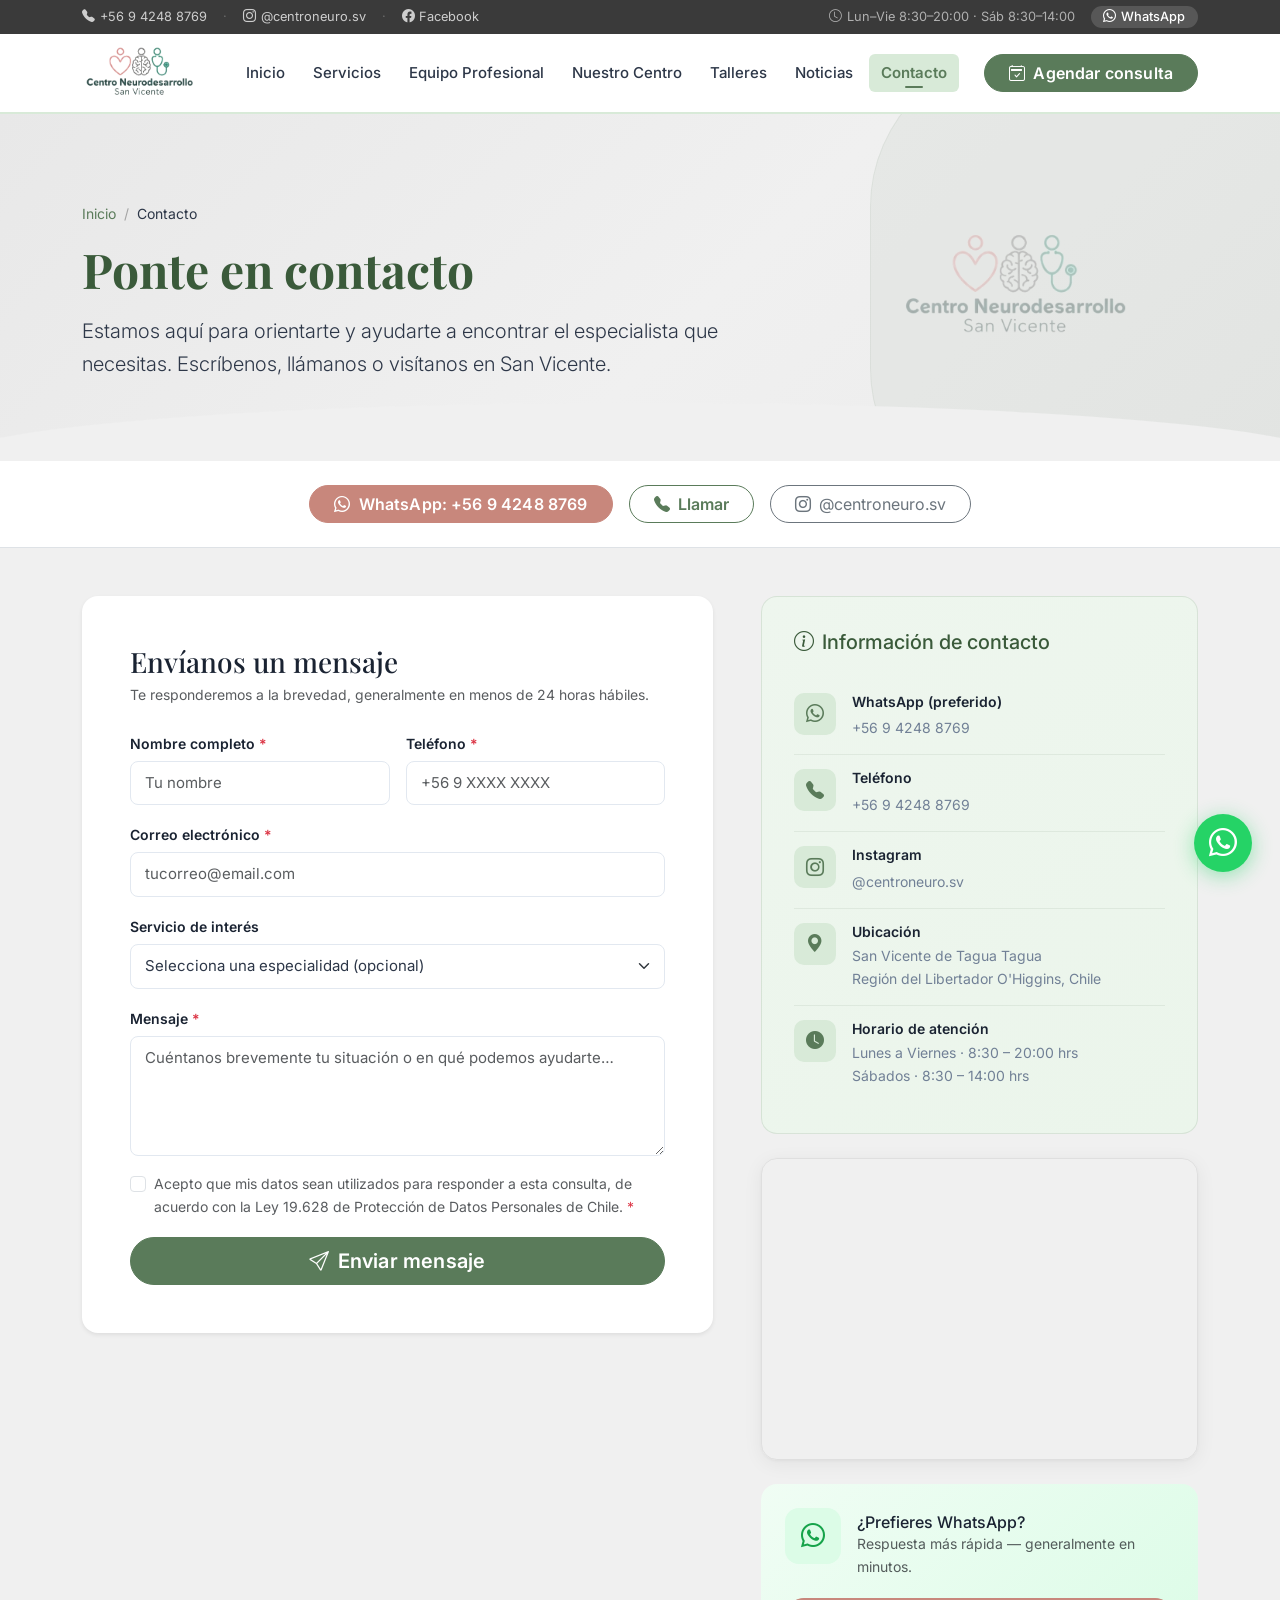
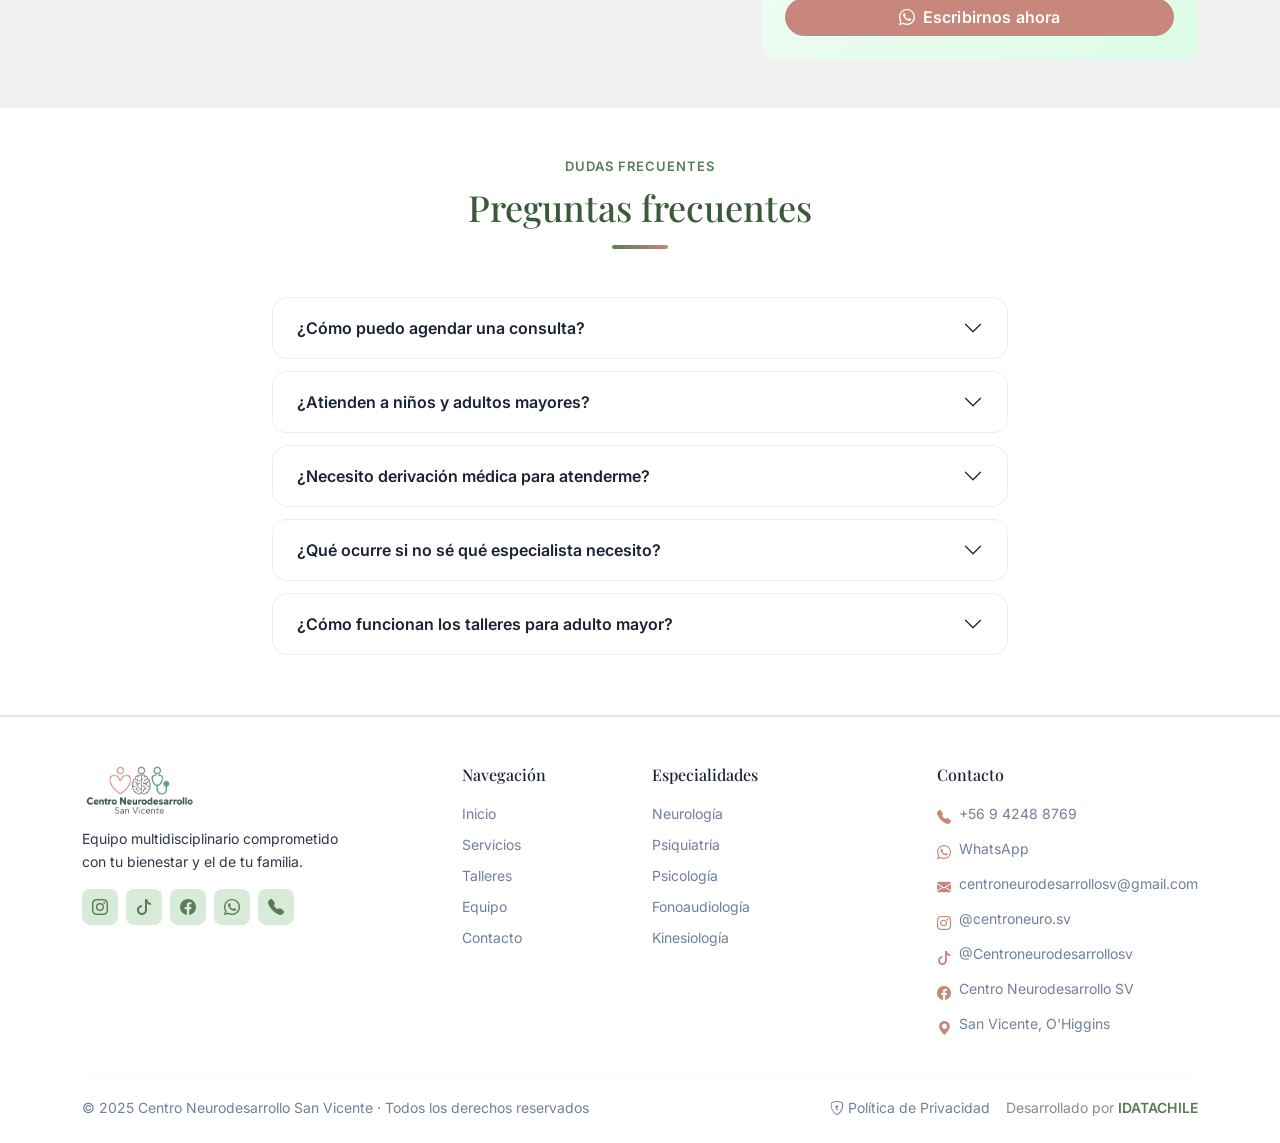
==== commit 92187fad: "Refactor code structure for improved readability and maintainability" ====
--- a/contacto.html
+++ b/contacto.html
@@ -1,4 +1,4 @@
-<!DOCTYPE html>
+﻿<!DOCTYPE html>
 <html lang="es">
 <head>
   <meta charset="UTF-8">
@@ -36,7 +36,7 @@
       {"@type": "ContactPoint", "telephone": "+56942488769", "contactType": "customer service", "contactOption": "TollFree", "availableLanguage": "Spanish"},
       {"@type": "ContactPoint", "telephone": "+56942488769", "contactType": "reservations", "contactOption": "TollFree", "availableLanguage": "Spanish"}
     ],
-    "sameAs": ["https://www.instagram.com/centroneuro.cv","https://www.tiktok.com/@centroneurodesarrollosv","https://www.facebook.com/profile.php?id=61574772495186"]
+    "sameAs": ["https://www.instagram.com/centroneuro.sv","https://www.tiktok.com/@centroneurodesarrollosv","https://www.facebook.com/profile.php?id=61574772495186"]
   }
   </script>
   <link rel="icon" href="data:image/svg+xml,<svg xmlns='http://www.w3.org/2000/svg' viewBox='0 0 100 100'><text y='.9em' font-size='90'>🧠</text></svg>">
@@ -56,7 +56,7 @@
       <div class="d-flex align-items-center gap-3">
         <a href="tel:+56942488769" class="top-bar-link"><i class="bi bi-telephone-fill"></i>+56 9 4248 8769</a>
         <span class="top-bar-sep d-none d-sm-inline">·</span>
-        <a href="https://www.instagram.com/centroneuro.cv" class="top-bar-link d-none d-sm-inline-flex" target="_blank" rel="noopener noreferrer"><i class="bi bi-instagram"></i>@centroneuro.cv</a>
+        <a href="https://www.instagram.com/centroneuro.sv" class="top-bar-link d-none d-sm-inline-flex" target="_blank" rel="noopener noreferrer"><i class="bi bi-instagram"></i>@centroneuro.sv</a>
         <span class="top-bar-sep d-none d-md-inline">·</span>
         <a href="https://www.facebook.com/profile.php?id=61574772495186" class="top-bar-link d-none d-md-inline-flex" target="_blank" rel="noopener noreferrer"><i class="bi bi-facebook"></i>Facebook</a>
       </div>
@@ -70,7 +70,7 @@
 <nav class="navbar navbar-expand-lg navbar-light bg-white sticky-top" id="mainNav">
   <div class="container">
     <a class="navbar-brand py-1" href="index.html">
-      <img src="assets/img/Logo.jpg" alt="Centro Neurodesarrollo San Vicente" class="navbar-logo">
+      <img src="assets/img/logo-transparent-original-canvas.png" alt="Centro Neurodesarrollo San Vicente" class="navbar-logo">
     </a>
     <button class="navbar-toggler border-0" type="button" data-bs-toggle="collapse" data-bs-target="#navMain" aria-controls="navMain" aria-expanded="false" aria-label="Abrir menú">
       <span class="navbar-toggler-icon"></span>
@@ -95,6 +95,12 @@
 
 <!-- PAGE HERO -->
 <section class="page-hero">
+  <!-- Logo centrado en el circulo decorativo ::before -->
+  <img src="assets/img/logo-transparent-original-canvas.png" alt=""
+       aria-hidden="true"
+       style="position:absolute;top:50%;right:12%;transform:translateY(-50%);
+              width:clamp(140px,18vw,240px);height:auto;
+              opacity:0.35;pointer-events:none;user-select:none;z-index:0;">
   <div class="container position-relative" style="z-index:1">
     <nav aria-label="breadcrumb">
       <ol class="breadcrumb">
@@ -109,6 +115,7 @@
           Estamos aquí para orientarte y ayudarte a encontrar el especialista que necesitas. Escríbenos, llámanos o visítanos en San Vicente.
         </p>
       </div>
+
     </div>
   </div>
 </section>
@@ -124,8 +131,8 @@
       <a href="tel:+56942488769" class="btn btn-outline-primary rounded-pill px-4">
         <i class="bi bi-telephone-fill me-2"></i>Llamar
       </a>
-      <a href="https://www.instagram.com/centroneuro.cv" class="btn btn-outline-secondary rounded-pill px-4" target="_blank" rel="noopener noreferrer">
-        <i class="bi bi-instagram me-2"></i>@centroneuro.cv
+      <a href="https://www.instagram.com/centroneuro.sv" class="btn btn-outline-secondary rounded-pill px-4" target="_blank" rel="noopener noreferrer">
+        <i class="bi bi-instagram me-2"></i>@centroneuro.sv
       </a>
     </div>
   </div>
@@ -245,7 +252,7 @@
             <div class="ci-icon"><i class="bi bi-instagram"></i></div>
             <div>
               <h6>Instagram</h6>
-              <a href="https://www.instagram.com/centroneuro.cv" target="_blank" rel="noopener noreferrer">@centroneuro.cv</a>
+              <a href="https://www.instagram.com/centroneuro.sv" target="_blank" rel="noopener noreferrer">@centroneuro.sv</a>
             </div>
           </div>
           <div class="contact-info-item">
@@ -378,11 +385,11 @@
     <div class="row g-4">
       <div class="col-lg-4 col-md-12">
         <div class="footer-logo-wrap mb-2">
-          <img src="assets/img/Logo.jpg" alt="Centro Neurodesarrollo San Vicente" class="footer-logo">
-        </div>
-        <p class="small mb-3" style="color:rgba(255,255,255,.6);max-width:280px">Equipo multidisciplinario comprometido con tu bienestar y el de tu familia.</p>
+          <img src="assets/img/logo-transparent-original-canvas.png" alt="Centro Neurodesarrollo San Vicente" class="footer-logo">
+        </div>
+        <p class="small mb-3" style="max-width:280px">Equipo multidisciplinario comprometido con tu bienestar y el de tu familia.</p>
         <div class="footer-social d-flex gap-2">
-          <a href="https://www.instagram.com/centroneuro.cv" target="_blank" rel="noopener noreferrer" aria-label="Instagram"><i class="bi bi-instagram"></i></a>
+          <a href="https://www.instagram.com/centroneuro.sv" target="_blank" rel="noopener noreferrer" aria-label="Instagram"><i class="bi bi-instagram"></i></a>
           <a href="https://www.tiktok.com/@centroneurodesarrollosv" target="_blank" rel="noopener noreferrer" aria-label="TikTok"><i class="bi bi-tiktok"></i></a>
           <a href="https://www.facebook.com/profile.php?id=61574772495186" target="_blank" rel="noopener noreferrer" aria-label="Facebook"><i class="bi bi-facebook"></i></a>
           <a href="https://wa.me/56942488769" target="_blank" rel="noopener noreferrer" aria-label="WhatsApp"><i class="bi bi-whatsapp"></i></a>
@@ -415,19 +422,19 @@
           <li class="mb-2 d-flex gap-2"><i class="bi bi-telephone-fill text-accent mt-1 flex-shrink-0"></i><a href="tel:+56942488769">+56 9 4248 8769</a></li>
           <li class="mb-2 d-flex gap-2"><i class="bi bi-whatsapp text-accent mt-1 flex-shrink-0"></i><a href="https://wa.me/56942488769" target="_blank" rel="noopener noreferrer">WhatsApp</a></li>
           <li class="mb-2 d-flex gap-2"><i class="bi bi-envelope-fill text-accent mt-1 flex-shrink-0"></i><a href="mailto:centroneurodesarrollosv@gmail.com">centroneurodesarrollosv@gmail.com</a></li>
-          <li class="mb-2 d-flex gap-2"><i class="bi bi-instagram text-accent mt-1 flex-shrink-0"></i><a href="https://www.instagram.com/centroneuro.cv" target="_blank" rel="noopener noreferrer">@centroneuro.cv</a></li>
+          <li class="mb-2 d-flex gap-2"><i class="bi bi-instagram text-accent mt-1 flex-shrink-0"></i><a href="https://www.instagram.com/centroneuro.sv" target="_blank" rel="noopener noreferrer">@centroneuro.sv</a></li>
           <li class="mb-2 d-flex gap-2"><i class="bi bi-tiktok text-accent mt-1 flex-shrink-0"></i><a href="https://www.tiktok.com/@centroneurodesarrollosv" target="_blank" rel="noopener noreferrer">@Centroneurodesarrollosv</a></li>
           <li class="mb-2 d-flex gap-2"><i class="bi bi-facebook text-accent mt-1 flex-shrink-0"></i><a href="https://www.facebook.com/profile.php?id=61574772495186" target="_blank" rel="noopener noreferrer">Centro Neurodesarrollo SV</a></li>
-          <li class="mb-2 d-flex gap-2"><i class="bi bi-geo-alt-fill text-accent mt-1 flex-shrink-0"></i><span style="color:rgba(255,255,255,.6)">San Vicente, O'Higgins</span></li>
+          <li class="mb-2 d-flex gap-2"><i class="bi bi-geo-alt-fill text-accent mt-1 flex-shrink-0"></i><span style="color:var(--color-text-light)">San Vicente, O'Higgins</span></li>
         </ul>
       </div>
     </div>
-    <hr class="mt-4 mb-3" style="border-color:rgba(255,255,255,.1)">
+    <hr class="mt-4 mb-3" style="border-color:rgba(0,0,0,.08)">
     <div class="d-flex flex-wrap justify-content-between align-items-center gap-2">
-      <p class="small mb-0" style="color:rgba(255,255,255,.35)">© 2025 Centro Neurodesarrollo San Vicente · Todos los derechos reservados</p>
+      <p class="small mb-0" style="color:var(--color-text-light)">© 2025 Centro Neurodesarrollo San Vicente · Todos los derechos reservados</p>
       <div class="d-flex flex-wrap gap-3 align-items-center">
-        <a href="privacidad.html" class="small text-decoration-none" style="color:rgba(255,255,255,.45)"><i class="bi bi-shield-lock me-1"></i>Política de Privacidad</a>
-        <p class="small mb-0" style="color:rgba(255,255,255,.25)">Hecho con <i class="bi bi-heart-fill text-accent"></i> en Chile</p>
+        <a href="privacidad.html" class="small text-decoration-none" style="color:var(--color-text-light)"><i class="bi bi-shield-lock me-1"></i>Política de Privacidad</a>
+        <p class="small mb-0" style="color:var(--color-neutral)">Desarrollado por <a href="https://www.idatachile.com" target="_blank" rel="noopener noreferrer" style="color:var(--color-primary);font-weight:600;text-decoration:none;letter-spacing:.01em;transition:opacity .2s;" onmouseover="this.style.opacity='0.7'" onmouseout="this.style.opacity='1'">IDATACHILE</a></p>
       </div>
     </div>
   </div>
--- a/css/custom.css
+++ b/css/custom.css
@@ -1,4 +1,4 @@
-/* ============================================================
+﻿/* ============================================================
    Centro Neurodesarrollo San Vicente — Custom Styles
    Norma gráfica: Verde Vintage + Palo de Rosa + Gris
    ============================================================ */
@@ -194,7 +194,7 @@
 
 /* Logo en navbar */
 .navbar-logo {
-  height: 70px;
+  height: 54px;
   width: auto;
   display: block;
   object-fit: contain;
@@ -496,7 +496,7 @@
 
 /* --- CTA Section --- */
 .cta-section {
-  background: linear-gradient(145deg, var(--color-primary-dark) 0%, var(--color-primary-mid) 60%, var(--color-primary) 100%);
+  background: linear-gradient(135deg, var(--color-primary) 0%, var(--color-primary-mid) 55%, var(--color-accent) 100%);
   position: relative;
   overflow: hidden;
 }
@@ -506,18 +506,29 @@
   top: -50%; right: -5%;
   width: 400px; height: 400px;
   border-radius: 50%;
-  background: rgba(255,255,255,0.04);
+  background: rgba(255,255,255,0.07);
   pointer-events: none;
 }
-/* Acento coral en CTA */
 .cta-section::after {
   content: '';
   position: absolute;
   bottom: -30%; left: 5%;
   width: 250px; height: 250px;
   border-radius: 50%;
-  background: rgba(200,135,124,0.08);
+  background: rgba(255,255,255,0.05);
   pointer-events: none;
+}
+/* Botón principal en CTA — blanco sobre gradiente verde+coral */
+.cta-section .btn-accent {
+  background-color: #fff;
+  border-color: #fff;
+  color: var(--color-accent-dark);
+}
+.cta-section .btn-accent:hover {
+  background-color: var(--color-primary-xlight);
+  border-color: var(--color-primary-xlight);
+  color: var(--color-primary-dark);
+  box-shadow: 0 4px 14px rgba(0,0,0,0.15);
 }
 
 /* --- Page Hero (páginas interiores) --- */
@@ -560,7 +571,7 @@
   border: 1px solid rgba(0,0,0,0.07) !important;
   border-radius: var(--radius-card) !important;
   margin-bottom: 0.75rem;
-  overflow: hidden;
+  overflow: clip;
 }
 .accordion-button {
   font-weight: 600;
@@ -690,17 +701,26 @@
   overflow: hidden;
   transition: transform var(--transition), box-shadow var(--transition);
   height: 100%;
-}
-.team-card:hover { transform: translateY(-4px); box-shadow: var(--shadow-hover); }
+  display: flex;
+  flex-direction: column;
+}
+.team-card:hover { transform: translateY(-3px); box-shadow: var(--shadow-hover); }
 .team-avatar {
   width: 100%;
-  aspect-ratio: 1;
+  height: 299px;
+  flex-shrink: 0;
   display: flex;
   align-items: center;
   justify-content: center;
   font-size: 4.5rem;
-}
-.team-card-body { padding: 1.25rem 1.25rem 1.5rem; }
+  overflow: hidden;
+}
+.team-card-body {
+  padding: 1rem 1.25rem 1.5rem;
+  flex: 1;
+  display: flex;
+  flex-direction: column;
+}
 .team-badge {
   font-size: 0.75rem;
   background-color: var(--color-primary-light);
@@ -789,32 +809,33 @@
 
 /* --- Footer --- */
 .footer-dark {
-  background: linear-gradient(180deg, var(--color-primary-dark) 0%, #0a1f0a 100%);
-  color: rgba(255,255,255,0.72);
+  background: #fff;
+  color: var(--color-text);
+  border-top: 2px solid var(--color-primary-light);
 }
 .footer-dark h5, .footer-dark h6 {
-  color: white;
+  color: var(--color-heading);
   font-family: var(--font-heading);
 }
 .footer-dark a {
-  color: rgba(255,255,255,0.6);
+  color: var(--color-text-light);
   text-decoration: none;
   transition: color var(--transition);
 }
-.footer-dark a:hover { color: #b2d8b2; }
-
-/* Logo en footer sobre fondo oscuro */
+.footer-dark a:hover { color: var(--color-primary); }
+
+/* Logo en footer sobre fondo claro */
 .footer-logo-wrap {
-  background: rgba(255,255,255,0.95);
+  background: transparent;
   border-radius: 10px;
-  padding: 0.5rem 0.875rem;
+  padding: 0;
   display: inline-flex;
   align-items: center;
   margin-bottom: 1rem;
-  box-shadow: 0 2px 12px rgba(0,0,0,0.15);
+  box-shadow: none;
 }
 .footer-logo {
-  height: 42px;
+  height: 54px;
   width: auto;
   display: block;
   object-fit: contain;
@@ -822,7 +843,8 @@
 
 .footer-social a {
   width: 36px; height: 36px;
-  background: rgba(255,255,255,0.08);
+  background: var(--color-primary-light);
+  color: var(--color-primary);
   border-radius: 8px;
   display: inline-flex;
   align-items: center;
@@ -1468,8 +1490,8 @@
   inset: 0;
   width: 100%;
   height: 100%;
-  object-fit: cover;
-  object-position: top center;
+  object-fit: contain;
+  object-position: center bottom;
   display: block;
 }
 
@@ -1480,48 +1502,53 @@
   margin: 0.75rem 0 0;
   padding-top: 0.75rem;
   border-top: 1px solid rgba(0,0,0,0.06);
+  flex: 1;
 }
 .team-areas li {
   display: flex;
   align-items: flex-start;
   gap: 0.4rem;
-  font-size: 0.78125rem;
+  font-size: 0.775rem;
   color: var(--color-text-light);
-  padding: 0.18rem 0;
+  padding: 0.15rem 0;
   line-height: 1.4;
 }
 .team-areas li i {
-  font-size: 0.75rem;
+  font-size: 0.72rem;
   flex-shrink: 0;
-  margin-top: 0.175rem;
+  margin-top: 0.2rem;
 }
 
 /* Sub-especialidad (Infanto-Juvenil, Adultos, etc.) */
 .team-sub-badge {
-  font-size: 0.7rem;
+  font-size: 0.68rem;
   font-weight: 600;
   font-family: var(--font-body);
-  background: rgba(0,0,0,0.06);
+  background: rgba(0,0,0,0.05);
   color: var(--color-text-light);
   border-radius: 50px;
-  padding: 0.15rem 0.55rem;
+  padding: 0.12rem 0.55rem;
   display: inline-block;
-  margin-top: 0.25rem;
+  margin-top: 0.2rem;
+  letter-spacing: .02em;
+  text-transform: uppercase;
 }
 
 /* Cabecera de sección por especialidad */
 .team-specialty-header {
   display: flex;
   align-items: center;
-  gap: 1rem;
-  padding-bottom: 1rem;
+  gap: 0.875rem;
+  padding-bottom: 0.875rem;
   margin-bottom: 1.5rem;
-  border-bottom: 2px solid rgba(0,0,0,0.08);
+  border-bottom: 1.5px solid rgba(0,0,0,0.07);
 }
 .team-specialty-header h2 {
-  font-size: 1.5rem;
+  font-size: 1.35rem;
   margin-bottom: 0;
   color: var(--color-heading);
+  font-weight: 700;
+  letter-spacing: -.01em;
 }
 
 /* Offset para anclas con barra de navegación interna */
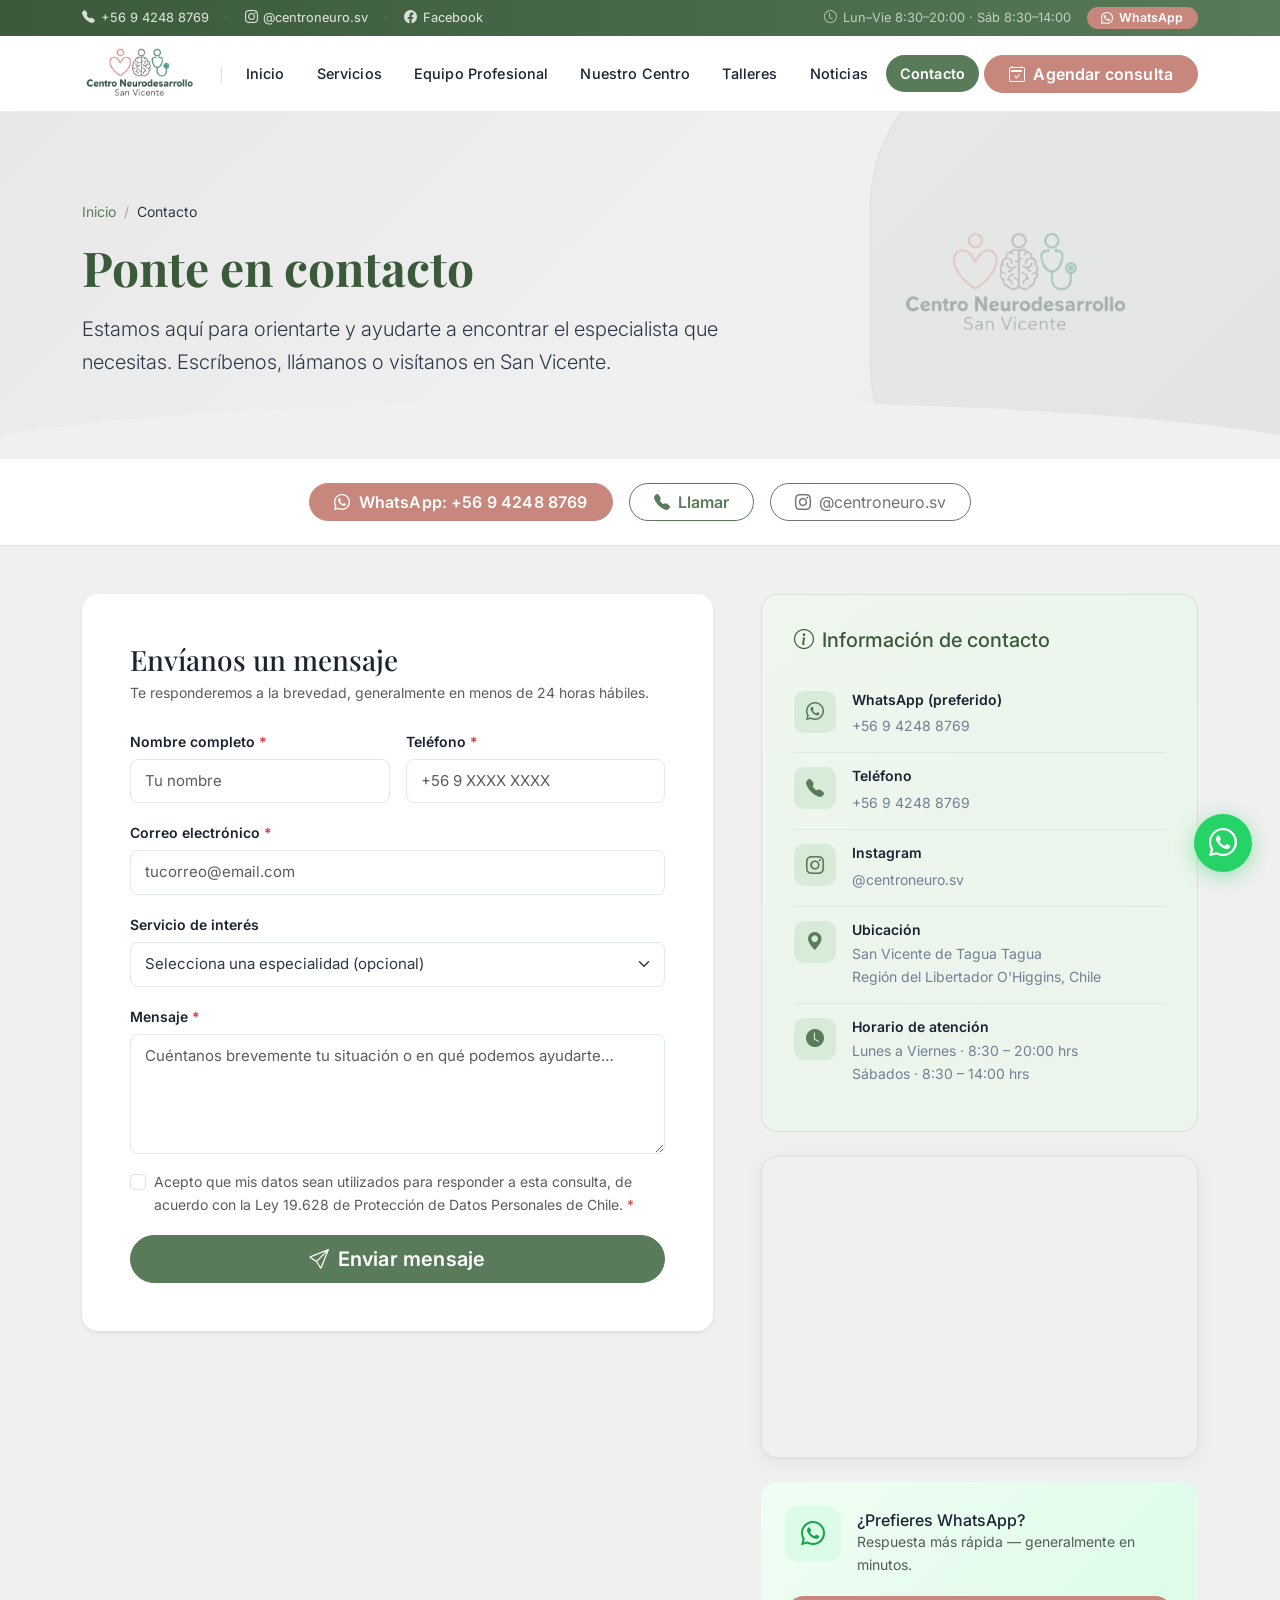
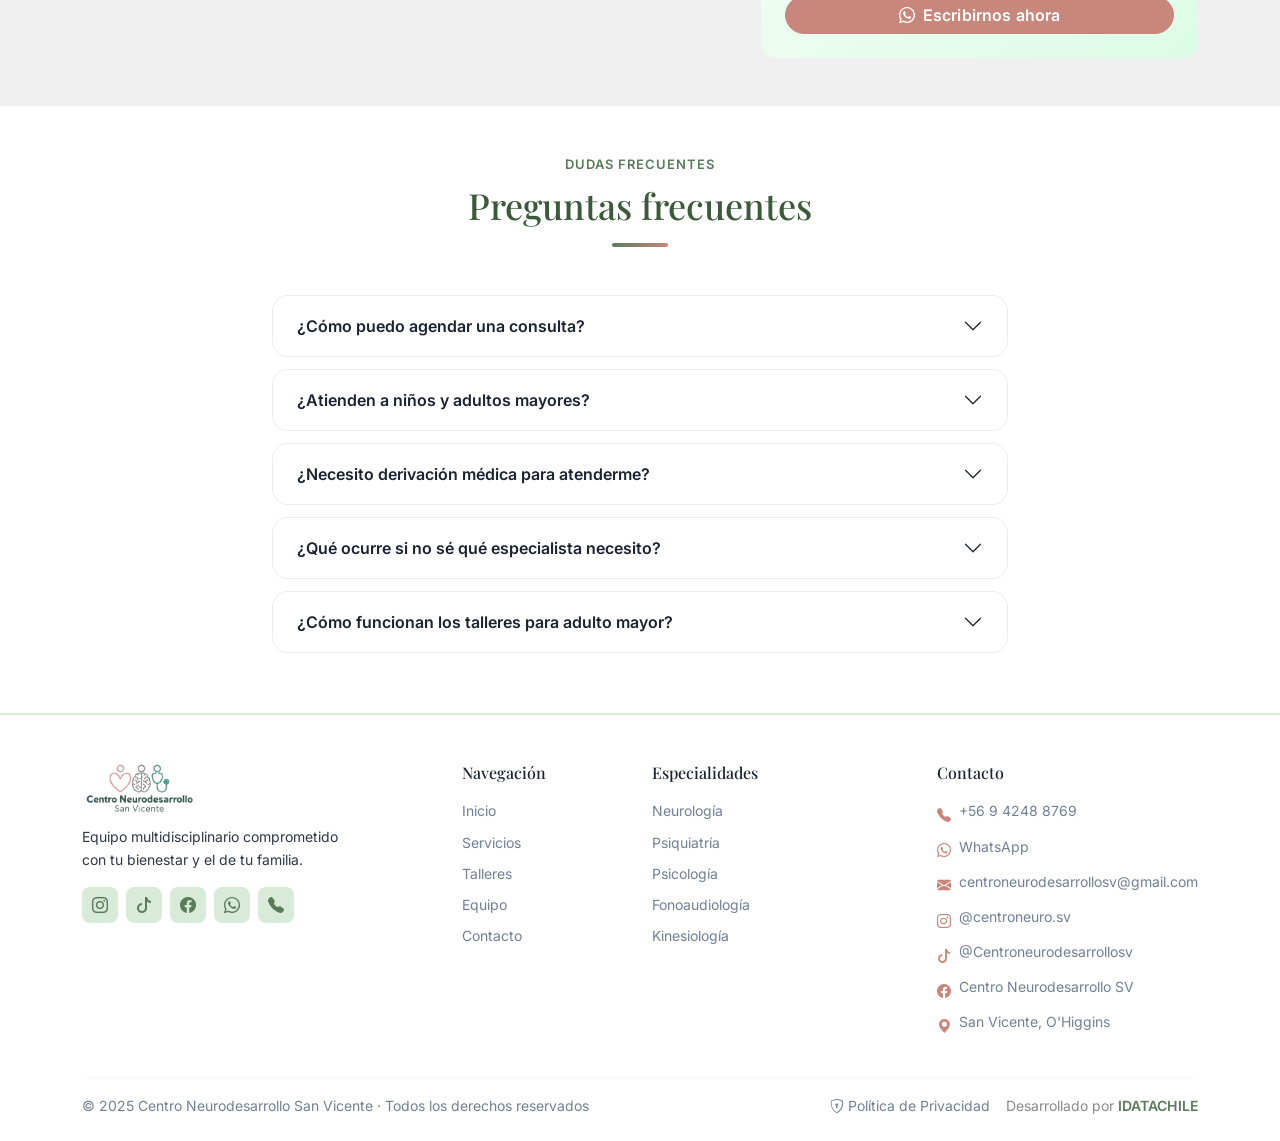
==== commit cef6fbe3: "Refactor code structure for improved readability and maintainability" ====
--- a/contacto.html
+++ b/contacto.html
@@ -39,7 +39,11 @@
     "sameAs": ["https://www.instagram.com/centroneuro.sv","https://www.tiktok.com/@centroneurodesarrollosv","https://www.facebook.com/profile.php?id=61574772495186"]
   }
   </script>
-  <link rel="icon" href="data:image/svg+xml,<svg xmlns='http://www.w3.org/2000/svg' viewBox='0 0 100 100'><text y='.9em' font-size='90'>🧠</text></svg>">
+  <link rel="icon" type="image/x-icon" href="assets/img/favicon/favicon.ico">
+  <link rel="icon" type="image/png" sizes="16x16" href="assets/img/favicon/favicon-16x16.png">
+  <link rel="icon" type="image/png" sizes="32x32" href="assets/img/favicon/favicon-32x32.png">
+  <link rel="icon" type="image/png" sizes="96x96" href="assets/img/favicon/favicon-96x96.png">
+  <link rel="apple-touch-icon" href="assets/img/favicon/apple-touch-icon.png">
   <link href="https://cdn.jsdelivr.net/npm/bootstrap@5.3.3/dist/css/bootstrap.min.css" rel="stylesheet" integrity="sha384-QWTKZyjpPEjISv5WaRU9OFeRpok6YctnYmDr5pNlyT2bRjXh0JMhjY6hW+ALEwIH" crossorigin="anonymous">
   <link rel="stylesheet" href="https://cdn.jsdelivr.net/npm/bootstrap-icons@1.11.3/font/bootstrap-icons.min.css">
   <link rel="preconnect" href="https://fonts.googleapis.com">
@@ -67,11 +71,12 @@
     </div>
   </div>
 </div>
-<nav class="navbar navbar-expand-lg navbar-light bg-white sticky-top" id="mainNav">
+<nav class="navbar navbar-expand-lg navbar-light sticky-top" id="mainNav">
   <div class="container">
     <a class="navbar-brand py-1" href="index.html">
       <img src="assets/img/logo-transparent-original-canvas.png" alt="Centro Neurodesarrollo San Vicente" class="navbar-logo">
     </a>
+    <div class="navbar-brand-divider d-none d-lg-flex align-items-center"></div>
     <button class="navbar-toggler border-0" type="button" data-bs-toggle="collapse" data-bs-target="#navMain" aria-controls="navMain" aria-expanded="false" aria-label="Abrir menú">
       <span class="navbar-toggler-icon"></span>
     </button>
@@ -86,7 +91,7 @@
         <li class="nav-item"><a class="nav-link" href="contacto.html" data-page="contacto.html">Contacto</a></li>
       </ul>
       <a href="https://wa.me/56942488769?text=Hola%2C%20quisiera%20agendar%20una%20consulta"
-         class="btn btn-primary rounded-pill px-4 mt-2 mt-lg-0" target="_blank" rel="noopener noreferrer">
+         class="btn btn-accent rounded-pill px-4 mt-2 mt-lg-0" target="_blank" rel="noopener noreferrer">
         <i class="bi bi-calendar2-check me-2"></i>Agendar consulta
       </a>
     </div>
@@ -315,11 +320,11 @@
         <div class="accordion accordion-flush" id="faqAccordion">
           <div class="accordion-item">
             <h2 class="accordion-header">
-              <button class="accordion-button collapsed" type="button" data-bs-toggle="collapse" data-bs-target="#faq1">
+              <button class="accordion-button collapsed" type="button" data-faq-target="faq1">
                 ¿Cómo puedo agendar una consulta?
               </button>
             </h2>
-            <div id="faq1" class="accordion-collapse collapse" data-bs-parent="#faqAccordion">
+            <div id="faq1" class="accordion-collapse" style="display:none">
               <div class="accordion-body text-muted">
                 La forma más rápida es escribirnos por WhatsApp al <strong>+56 9 4248 8769</strong>. También puedes completar el formulario de esta página y te contactaremos a la brevedad, o llamarnos directamente en horario de atención.
               </div>
@@ -327,11 +332,11 @@
           </div>
           <div class="accordion-item">
             <h2 class="accordion-header">
-              <button class="accordion-button collapsed" type="button" data-bs-toggle="collapse" data-bs-target="#faq2">
+              <button class="accordion-button collapsed" type="button" data-faq-target="faq2">
                 ¿Atienden a niños y adultos mayores?
               </button>
             </h2>
-            <div id="faq2" class="accordion-collapse collapse" data-bs-parent="#faqAccordion">
+            <div id="faq2" class="accordion-collapse" style="display:none">
               <div class="accordion-body text-muted">
                 Sí. Atendemos a personas de todas las edades: bebés, niños, adolescentes, adultos y adultos mayores. Contamos además con talleres especiales de kinesiología diseñados específicamente para el adulto mayor.
               </div>
@@ -339,11 +344,11 @@
           </div>
           <div class="accordion-item">
             <h2 class="accordion-header">
-              <button class="accordion-button collapsed" type="button" data-bs-toggle="collapse" data-bs-target="#faq3">
+              <button class="accordion-button collapsed" type="button" data-faq-target="faq3">
                 ¿Necesito derivación médica para atenderme?
               </button>
             </h2>
-            <div id="faq3" class="accordion-collapse collapse" data-bs-parent="#faqAccordion">
+            <div id="faq3" class="accordion-collapse" style="display:none">
               <div class="accordion-body text-muted">
                 No necesariamente. Puedes consultar directamente con cualquiera de nuestros especialistas. Si tu seguro de salud requiere una derivación para reembolso, te recomendamos verificarlo previamente con tu Isapre o Fonasa.
               </div>
@@ -351,11 +356,11 @@
           </div>
           <div class="accordion-item">
             <h2 class="accordion-header">
-              <button class="accordion-button collapsed" type="button" data-bs-toggle="collapse" data-bs-target="#faq4">
+              <button class="accordion-button collapsed" type="button" data-faq-target="faq4">
                 ¿Qué ocurre si no sé qué especialista necesito?
               </button>
             </h2>
-            <div id="faq4" class="accordion-collapse collapse" data-bs-parent="#faqAccordion">
+            <div id="faq4" class="accordion-collapse" style="display:none">
               <div class="accordion-body text-muted">
                 ¡Escríbenos igual! Cuéntanos tu situación o la de tu familiar y te orientamos hacia el especialista más indicado. Podemos comenzar con una consulta de medicina general para una evaluación inicial.
               </div>
@@ -363,17 +368,34 @@
           </div>
           <div class="accordion-item">
             <h2 class="accordion-header">
-              <button class="accordion-button collapsed" type="button" data-bs-toggle="collapse" data-bs-target="#faq5">
+              <button class="accordion-button collapsed" type="button" data-faq-target="faq5">
                 ¿Cómo funcionan los talleres para adulto mayor?
               </button>
             </h2>
-            <div id="faq5" class="accordion-collapse collapse" data-bs-parent="#faqAccordion">
+            <div id="faq5" class="accordion-collapse" style="display:none">
               <div class="accordion-body text-muted">
                 Son sesiones grupales de kinesiología supervisadas por profesionales, diseñadas para personas con artritis, fibromialgia u otras condiciones. Antes de comenzar realizamos una breve evaluación individual. <a href="talleres.html" class="text-primary">Ver más sobre los talleres</a>.
               </div>
             </div>
           </div>
         </div>
+        <script>
+        (function(){
+          var btns = document.querySelectorAll('[data-faq-target]');
+          btns.forEach(function(btn){
+            btn.addEventListener('click', function(){
+              var targetId = this.getAttribute('data-faq-target');
+              var panel = document.getElementById(targetId);
+              var isOpen = panel.style.display === 'block';
+              // Cerrar todos
+              document.querySelectorAll('#faqAccordion .accordion-collapse').forEach(function(p){ p.style.display='none'; });
+              btns.forEach(function(b){ b.classList.add('collapsed'); });
+              // Abrir el clickeado si estaba cerrado
+              if(!isOpen){ panel.style.display='block'; this.classList.remove('collapsed'); }
+            });
+          });
+        })();
+        </script>
       </div>
     </div>
   </div>
--- a/css/custom.css
+++ b/css/custom.css
@@ -136,60 +136,71 @@
 
 /* --- Top Bar --- */
 .top-bar {
-  background: #3A3A3A;
-  color: rgba(255,255,255,.75);
+  background: linear-gradient(90deg, var(--color-primary-dark) 0%, var(--color-primary-mid) 60%, var(--color-primary) 100%);
+  color: rgba(255,255,255,.8);
   font-size: .8rem;
-  padding: .4rem 0;
+  padding: .45rem 0;
   line-height: 1;
 }
 .top-bar-link {
-  color: rgba(255,255,255,.75);
+  color: rgba(255,255,255,.8);
   text-decoration: none;
   display: inline-flex;
   align-items: center;
-  gap: .3rem;
+  gap: .35rem;
   transition: color .2s;
+  font-weight: 450;
 }
 .top-bar-link:hover { color: white; }
 .top-bar-text {
-  color: rgba(255,255,255,.6);
+  color: rgba(255,255,255,.65);
   display: inline-flex;
   align-items: center;
-  gap: .3rem;
+  gap: .35rem;
 }
 .top-bar-sep {
-  color: rgba(255,255,255,.25);
+  color: rgba(255,255,255,.2);
 }
 .top-bar-cta {
-  background: rgba(255,255,255,.15);
+  background: var(--color-accent);
   color: white;
   text-decoration: none;
-  padding: .25rem .8rem;
+  padding: .28rem .9rem;
   border-radius: 100px;
-  font-weight: 500;
+  font-weight: 600;
+  font-size: .775rem;
   display: inline-flex;
   align-items: center;
-  gap: .3rem;
-  transition: background .2s;
+  gap: .35rem;
+  transition: background .2s, transform .15s;
   white-space: nowrap;
-}
-.top-bar-cta:hover { background: rgba(255,255,255,.25); color: white; }
+  letter-spacing: .01em;
+}
+.top-bar-cta:hover {
+  background: var(--color-accent-dark);
+  color: white;
+  transform: translateY(-1px);
+}
 
 /* --- Navbar --- */
 .navbar {
-  transition: padding var(--transition), box-shadow var(--transition), background var(--transition);
-  padding-top: 0.5rem;
-  padding-bottom: 0.5rem;
-  border-bottom: 2px solid var(--color-primary-light);
+  background: rgba(255,255,255,0.94) !important;
+  backdrop-filter: blur(20px);
+  -webkit-backdrop-filter: blur(20px);
+  border-bottom: 1px solid rgba(43,112,112,0.10);
+  padding-top: 0.4rem;
+  padding-bottom: 0.4rem;
+  transition: padding var(--transition), box-shadow var(--transition),
+              background var(--transition), border-color var(--transition);
 }
 .navbar.scrolled {
-  padding-top: 0.375rem;
-  padding-bottom: 0.375rem;
-  box-shadow: var(--shadow-nav);
-  background-color: rgba(255,255,255,0.97) !important;
-  backdrop-filter: blur(16px);
-  -webkit-backdrop-filter: blur(16px);
-  border-bottom: 2px solid var(--color-primary-light);
+  padding-top: 0.25rem;
+  padding-bottom: 0.25rem;
+  background: rgba(255,255,255,0.98) !important;
+  backdrop-filter: blur(24px);
+  -webkit-backdrop-filter: blur(24px);
+  box-shadow: 0 1px 0 rgba(43,112,112,0.08), 0 4px 24px rgba(0,0,0,0.07);
+  border-bottom-color: rgba(43,112,112,0.13);
 }
 
 /* Logo en navbar */
@@ -198,38 +209,40 @@
   width: auto;
   display: block;
   object-fit: contain;
+  transition: height var(--transition);
+}
+.navbar.scrolled .navbar-logo { height: 44px; }
+
+/* Separador vertical logo / nav */
+.navbar-brand-divider {
+  width: 1px;
+  height: 28px;
+  background: linear-gradient(180deg, transparent 0%, rgba(43,112,112,0.22) 40%, rgba(43,112,112,0.22) 60%, transparent 100%);
+  margin: 0 0.25rem 0 0.75rem;
+  flex-shrink: 0;
 }
 
 /* Nav links */
 .nav-link {
-  color: var(--color-text) !important;
+  color: var(--color-heading) !important;
   font-weight: 500;
-  font-size: 0.9375rem;
-  padding: 0.4rem 0.75rem !important;
-  border-radius: 6px;
+  font-size: 0.9rem;
+  padding: 0.42rem 0.875rem !important;
+  border-radius: 100px;
   transition: color var(--transition), background var(--transition);
-  position: relative;
+  letter-spacing: .01em;
+  white-space: nowrap;
 }
 .nav-link:hover {
   color: var(--color-primary) !important;
-  background-color: var(--color-primary-light);
+  background: var(--color-primary-light);
 }
 .nav-link.active {
-  color: var(--color-primary) !important;
-  background-color: var(--color-primary-light);
+  color: #fff !important;
+  background: var(--color-primary) !important;
   font-weight: 600;
 }
-.nav-link.active::after {
-  content: '';
-  position: absolute;
-  bottom: 4px;
-  left: 50%;
-  transform: translateX(-50%);
-  width: 18px;
-  height: 2px;
-  background: var(--color-primary);
-  border-radius: 2px;
-}
+.nav-link.active::after { display: none; }
 
 /* --- Hero Section --- */
 .hero-section {
@@ -1558,32 +1571,53 @@
 
 /* --- Responsive --- */
 @media (max-width: 991.98px) {
-  .navbar-nav { padding-top: 0.5rem; }
-  .navbar-nav .nav-link { padding: 0.5rem 0.75rem !important; }
-  .nav-link.active::after { display: none; }
   .team-car-item { flex: 0 0 calc(33.333% - 0.834rem); }
 
-  /* Menú mobile: posición absoluta, fondo blanco, visible sobre el contenido */
+  /* Menú mobile */
   .navbar { position: relative; }
+  .navbar-brand-divider { display: none !important; }
   .navbar-collapse {
     position: absolute;
-    top: 100%;
+    top: calc(100% + 1px);
     left: 0;
     right: 0;
-    background: #ffffff;
-    border-top: 2px solid var(--color-primary-light);
-    border-bottom: 2px solid var(--color-primary-light);
-    border-radius: 0 0 var(--radius-card) var(--radius-card);
-    box-shadow: 0 8px 32px rgba(0,0,0,0.14);
-    padding: 0 0.75rem 1rem;
+    background: rgba(255,255,255,0.98);
+    backdrop-filter: blur(20px);
+    -webkit-backdrop-filter: blur(20px);
+    border-bottom: 1px solid rgba(43,112,112,0.12);
+    border-radius: 0 0 1rem 1rem;
+    box-shadow: 0 12px 40px rgba(0,0,0,0.10), 0 2px 8px rgba(43,112,112,0.08);
+    padding: 0.5rem 1rem 1.25rem;
     z-index: 1025;
   }
+  .navbar-nav .nav-link {
+    padding: 0.6rem 1rem !important;
+    border-radius: 10px !important;
+    font-size: 0.9375rem;
+    border-left: 3px solid transparent;
+  }
+  .navbar-nav .nav-link:hover {
+    background: var(--color-primary-xlight);
+    border-left-color: var(--color-primary-light);
+  }
+  .navbar-nav .nav-link.active {
+    background: var(--color-primary-light) !important;
+    color: var(--color-primary) !important;
+    border-left-color: var(--color-primary);
+    font-weight: 600;
+  }
   .navbar-collapse .btn {
-    margin-top: 0.5rem;
+    margin-top: 0.75rem;
     width: 100%;
+    padding-top: 0.625rem;
+    padding-bottom: 0.625rem;
+  }
+  .navbar-toggler {
+    border: none;
+    padding: 0.375rem 0.5rem;
   }
   .navbar-toggler:focus {
-    box-shadow: 0 0 0 3px rgba(90,123,90,0.25);
+    box-shadow: 0 0 0 3px rgba(43,112,112,0.20);
   }
 }
 @media (max-width: 767.98px) {
@@ -1603,3 +1637,27 @@
   .team-car-item { flex: 0 0 78%; }
   .team-carousel-wrap { padding: 0 2rem; }
 }
+
+
+/* --- Videos (noticias.html) lazy-load --- */
+.video-lazy-wrap {
+  position: relative;
+  overflow: hidden;
+  background: #000;
+}
+.video-lazy-wrap video {
+  display: block;
+  width: 100%;
+}
+.video-play-overlay {
+  position: absolute;
+  inset: 0;
+  display: flex;
+  align-items: center;
+  justify-content: center;
+  pointer-events: none;
+  transition: opacity 0.35s ease;
+}
+.video-lazy-wrap.loaded .video-play-overlay {
+  opacity: 0;
+}
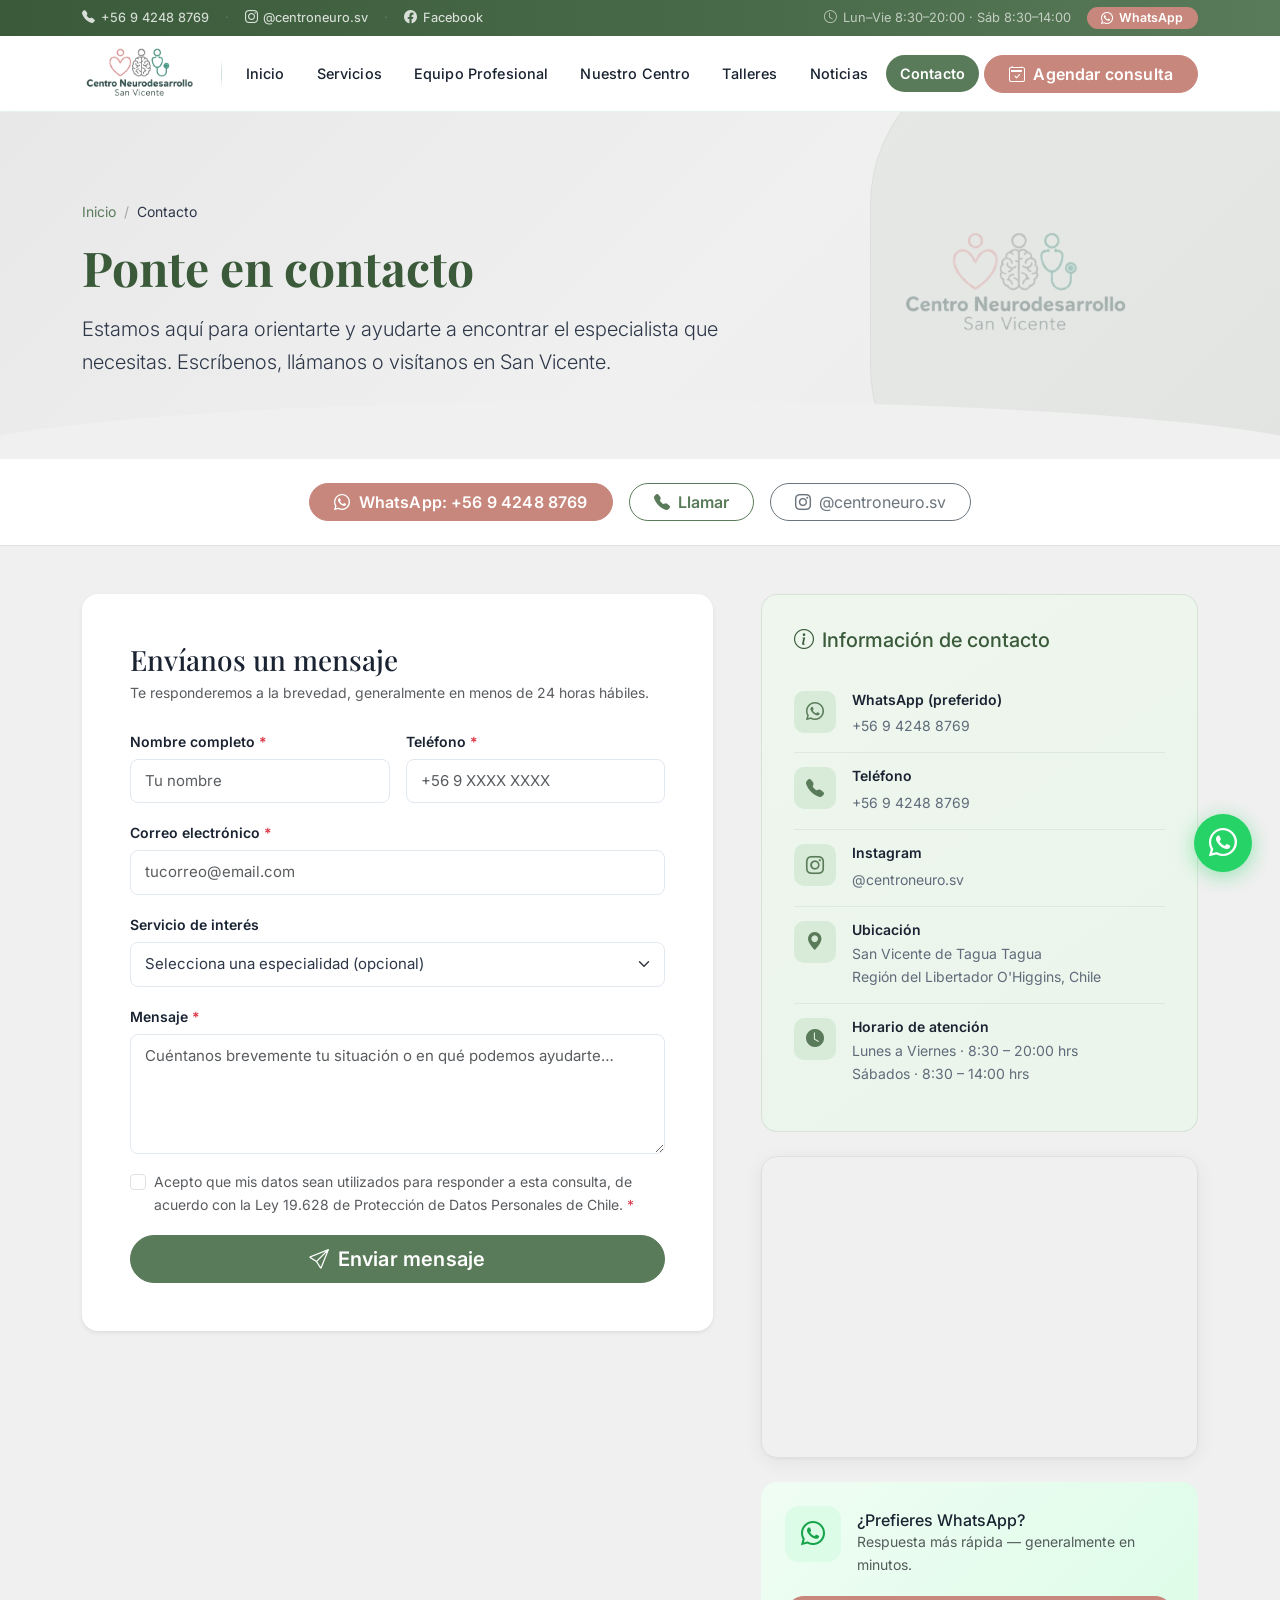
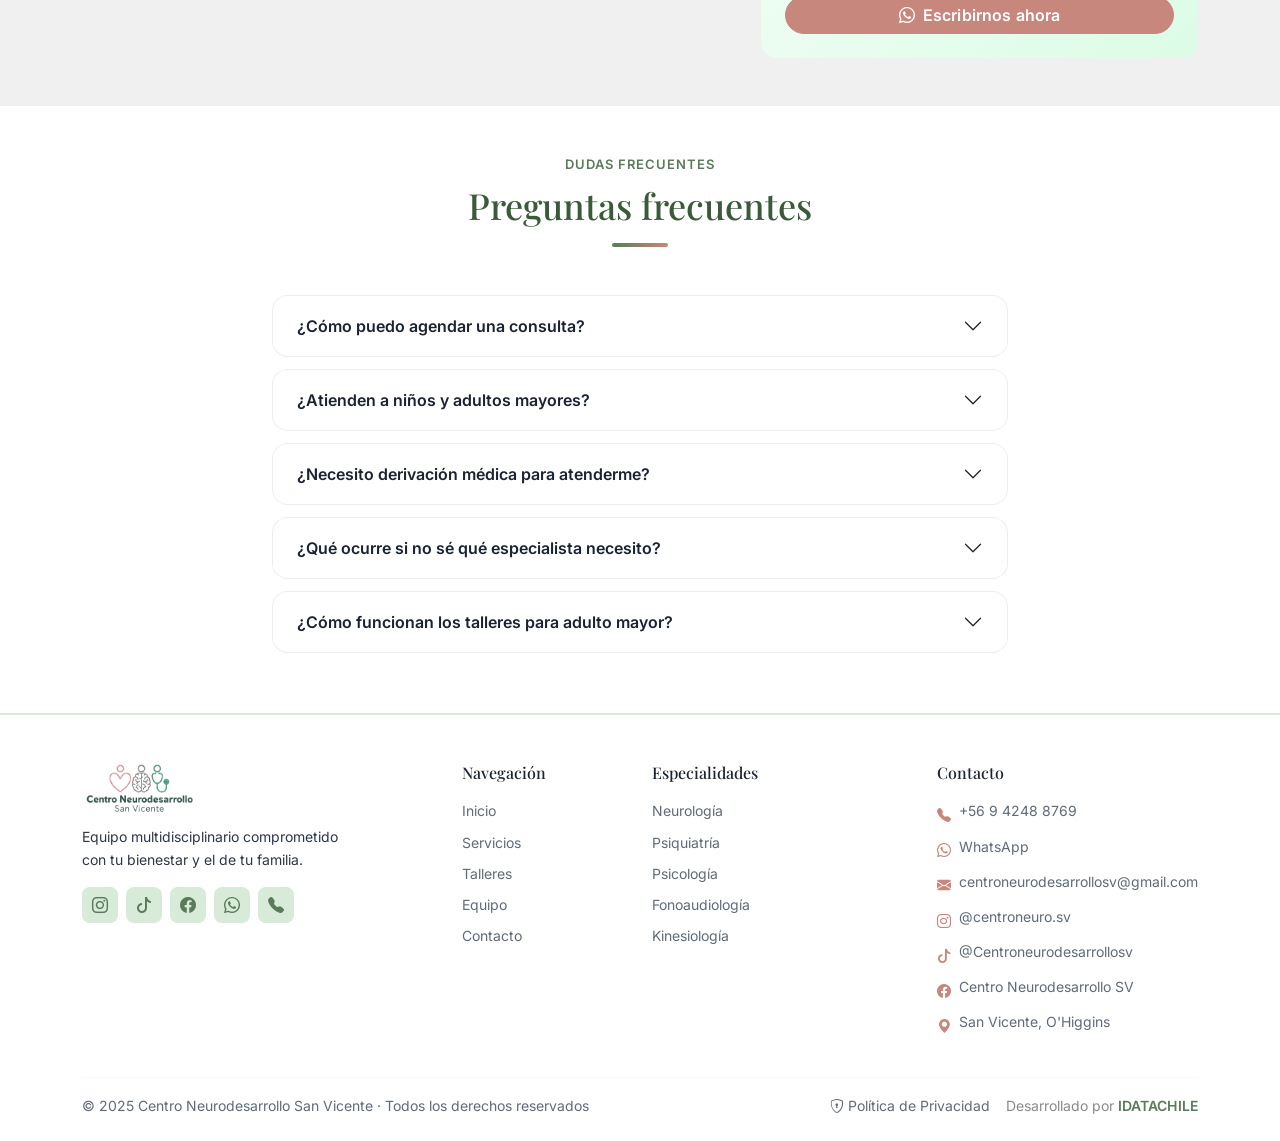
==== commit 045c5a0a: "Add initial website assets and configuration files - Added a new image for team member Patricia Pard" ====
--- a/contacto.html
+++ b/contacto.html
@@ -1,5 +1,5 @@
 ﻿<!DOCTYPE html>
-<html lang="es">
+<html lang="es-CL">
 <head>
   <meta charset="UTF-8">
   <meta name="viewport" content="width=device-width, initial-scale=1.0">
@@ -44,6 +44,7 @@
   <link rel="icon" type="image/png" sizes="32x32" href="assets/img/favicon/favicon-32x32.png">
   <link rel="icon" type="image/png" sizes="96x96" href="assets/img/favicon/favicon-96x96.png">
   <link rel="apple-touch-icon" href="assets/img/favicon/apple-touch-icon.png">
+  <link rel="manifest" href="manifest.json">
   <link href="https://cdn.jsdelivr.net/npm/bootstrap@5.3.3/dist/css/bootstrap.min.css" rel="stylesheet" integrity="sha384-QWTKZyjpPEjISv5WaRU9OFeRpok6YctnYmDr5pNlyT2bRjXh0JMhjY6hW+ALEwIH" crossorigin="anonymous">
   <link rel="stylesheet" href="https://cdn.jsdelivr.net/npm/bootstrap-icons@1.11.3/font/bootstrap-icons.min.css">
   <link rel="preconnect" href="https://fonts.googleapis.com">
@@ -74,7 +75,7 @@
 <nav class="navbar navbar-expand-lg navbar-light sticky-top" id="mainNav">
   <div class="container">
     <a class="navbar-brand py-1" href="index.html">
-      <img src="assets/img/logo-transparent-original-canvas.png" alt="Centro Neurodesarrollo San Vicente" class="navbar-logo">
+      <img src="assets/img/logo-transparent-original-canvas.png" alt="Centro Neurodesarrollo San Vicente" class="navbar-logo" width="297" height="144">
     </a>
     <div class="navbar-brand-divider d-none d-lg-flex align-items-center"></div>
     <button class="navbar-toggler border-0" type="button" data-bs-toggle="collapse" data-bs-target="#navMain" aria-controls="navMain" aria-expanded="false" aria-label="Abrir menú">
@@ -171,6 +172,10 @@
           </div>
 
           <form id="contactForm" novalidate>
+            <!-- Honeypot anti-spam: oculto para personas, visible para bots -->
+            <div aria-hidden="true" style="display:none;position:absolute;left:-9999px;">
+              <input type="text" name="_gotcha" tabindex="-1" autocomplete="off">
+            </div>
             <div class="row g-3">
               <div class="col-sm-6">
                 <label for="nombre" class="form-label">Nombre completo <span class="text-danger">*</span></label>
@@ -407,7 +412,7 @@
     <div class="row g-4">
       <div class="col-lg-4 col-md-12">
         <div class="footer-logo-wrap mb-2">
-          <img src="assets/img/logo-transparent-original-canvas.png" alt="Centro Neurodesarrollo San Vicente" class="footer-logo">
+          <img src="assets/img/logo-transparent-original-canvas.png" alt="Centro Neurodesarrollo San Vicente" class="footer-logo" width="297" height="144">
         </div>
         <p class="small mb-3" style="max-width:280px">Equipo multidisciplinario comprometido con tu bienestar y el de tu familia.</p>
         <div class="footer-social d-flex gap-2">
--- a/css/custom.css
+++ b/css/custom.css
@@ -25,7 +25,7 @@
   --color-bg:             #F0F0F0;
   --color-white:          #ffffff;
   --color-text:           #2D3748;
-  --color-text-light:     #718096;
+  --color-text-light:     #5F6B7A;
   --color-heading:        #1A2332;
 
   /* Pasteles de especialidades */
@@ -1661,3 +1661,192 @@
 .video-lazy-wrap.loaded .video-play-overlay {
   opacity: 0;
 }
+
+/* --- Galería + Lightbox (nuestro-centro.html) --- */
+.gallery-grid {
+  display: grid;
+  grid-template-columns: repeat(3, 1fr);
+  gap: 1rem;
+}
+.gallery-item {
+  position: relative;
+  overflow: hidden;
+  border-radius: 0.75rem;
+  cursor: pointer;
+  aspect-ratio: 4 / 3;
+  background: var(--color-primary-xlight);
+  outline-offset: 3px;
+}
+.gallery-item:focus-visible { outline: 3px solid var(--color-primary); }
+.gallery-item img {
+  width: 100%;
+  height: 100%;
+  object-fit: cover;
+  display: block;
+  transition: transform 0.4s ease;
+}
+.gallery-item:hover img,
+.gallery-item:focus img { transform: scale(1.06); }
+.gallery-item-overlay {
+  position: absolute;
+  inset: 0;
+  background: linear-gradient(180deg, transparent 50%, rgba(0,0,0,0.58) 100%);
+  display: flex;
+  align-items: flex-end;
+  padding: 0.875rem;
+  opacity: 0;
+  transition: opacity 0.3s ease;
+}
+.gallery-item:hover .gallery-item-overlay,
+.gallery-item:focus .gallery-item-overlay { opacity: 1; }
+.gallery-item-overlay span {
+  color: #fff;
+  font-size: 0.83rem;
+  font-weight: 600;
+  text-shadow: 0 1px 3px rgba(0,0,0,0.4);
+}
+
+/* Lightbox */
+.gallery-lightbox {
+  position: fixed;
+  inset: 0;
+  background: rgba(8, 10, 14, 0.94);
+  z-index: 9900;
+  display: flex;
+  align-items: center;
+  justify-content: center;
+  opacity: 0;
+  pointer-events: none;
+  transition: opacity 0.25s ease;
+  padding: 1rem;
+}
+.gallery-lightbox.active { opacity: 1; pointer-events: all; }
+.lb-img-wrap {
+  max-width: min(92vw, 1100px);
+  display: flex;
+  flex-direction: column;
+  align-items: center;
+}
+.lb-img-wrap img {
+  max-width: 100%;
+  max-height: 80vh;
+  object-fit: contain;
+  border-radius: 0.625rem;
+  box-shadow: 0 24px 80px rgba(0,0,0,0.55);
+}
+.lb-caption {
+  color: rgba(255,255,255,.7);
+  font-size: .875rem;
+  margin-top: .75rem;
+  text-align: center;
+  margin-bottom: 0;
+}
+.lb-counter {
+  position: fixed;
+  top: 1.4rem;
+  left: 50%;
+  transform: translateX(-50%);
+  color: rgba(255,255,255,.55);
+  font-size: .8rem;
+  letter-spacing: .05em;
+  z-index: 10;
+}
+.lb-close, .lb-prev, .lb-next {
+  background: rgba(255,255,255,.13);
+  border: none;
+  color: #fff;
+  border-radius: 50%;
+  cursor: pointer;
+  display: flex;
+  align-items: center;
+  justify-content: center;
+  transition: background .2s, transform .15s;
+  z-index: 10;
+}
+.lb-close:hover, .lb-prev:hover, .lb-next:hover { background: rgba(255,255,255,.26); }
+.lb-close {
+  position: fixed;
+  top: 1.25rem; right: 1.5rem;
+  width: 44px; height: 44px;
+  font-size: 1.1rem;
+}
+.lb-prev, .lb-next {
+  position: fixed;
+  top: 50%;
+  transform: translateY(-50%);
+  width: 52px; height: 52px;
+  font-size: 1.4rem;
+}
+.lb-prev { left: 1.25rem; }
+.lb-next { right: 1.25rem; }
+.lb-prev:hover { transform: translateY(-50%) translateX(-2px); }
+.lb-next:hover { transform: translateY(-50%) translateX(2px);  }
+
+@media (max-width: 767.98px) {
+  .gallery-grid { grid-template-columns: repeat(2, 1fr); gap: 0.625rem; }
+  .lb-prev { left: .5rem; }
+  .lb-next { right: .5rem; }
+}
+@media (max-width: 479.98px) {
+  .gallery-grid { grid-template-columns: 1fr; }
+}
+
+/* ── Servicios: "¿Cuándo consultar?" expandible ── */
+.sdc-expand-wrap {
+  border-top: 1px solid rgba(90,123,90,0.12);
+  margin-top: 1.25rem;
+  padding-top: 1rem;
+}
+.sdc-expand-btn {
+  background: none;
+  border: none;
+  padding: 0;
+  color: var(--color-primary);
+  font-weight: 600;
+  font-size: .875rem;
+  cursor: pointer;
+  display: inline-flex;
+  align-items: center;
+  gap: .4rem;
+  transition: color .2s;
+}
+.sdc-expand-btn:hover { color: var(--color-primary-dark); }
+.sdc-chevron { transition: transform .25s ease; }
+.sdc-expand-btn[aria-expanded="true"] .sdc-chevron { transform: rotate(180deg); }
+.sdc-detail { margin-top: 1rem; animation: sdc-in .22s ease; }
+@keyframes sdc-in { from { opacity:0; transform:translateY(-6px); } to { opacity:1; transform:none; } }
+.sdc-when h6 {
+  font-size: .8rem;
+  font-weight: 700;
+  color: var(--color-primary-dark);
+  display: flex;
+  align-items: center;
+  gap: .4rem;
+  margin-bottom: .5rem;
+}
+.sdc-when ul {
+  padding-left: 1.1rem;
+  margin: 0;
+  font-size: .875rem;
+  color: var(--color-text);
+}
+.sdc-when ul li { margin-bottom: .3rem; }
+.sdc-first-visit {
+  margin-top: .875rem;
+  background: var(--color-primary-xlight);
+  border-left: 3px solid var(--color-primary);
+  border-radius: 0 .5rem .5rem 0;
+  padding: .625rem .875rem;
+  font-size: .875rem;
+}
+.sdc-first-visit p { margin: 0; color: var(--color-text); }
+.sdc-first-visit strong { color: var(--color-primary-dark); font-size: .8rem; }
+.sdc-vs {
+  margin: .75rem 0 0;
+  font-size: .825rem;
+  color: var(--color-text);
+  background: var(--color-accent-light);
+  border-left: 3px solid var(--color-accent);
+  border-radius: 0 .5rem .5rem 0;
+  padding: .5rem .875rem;
+}
